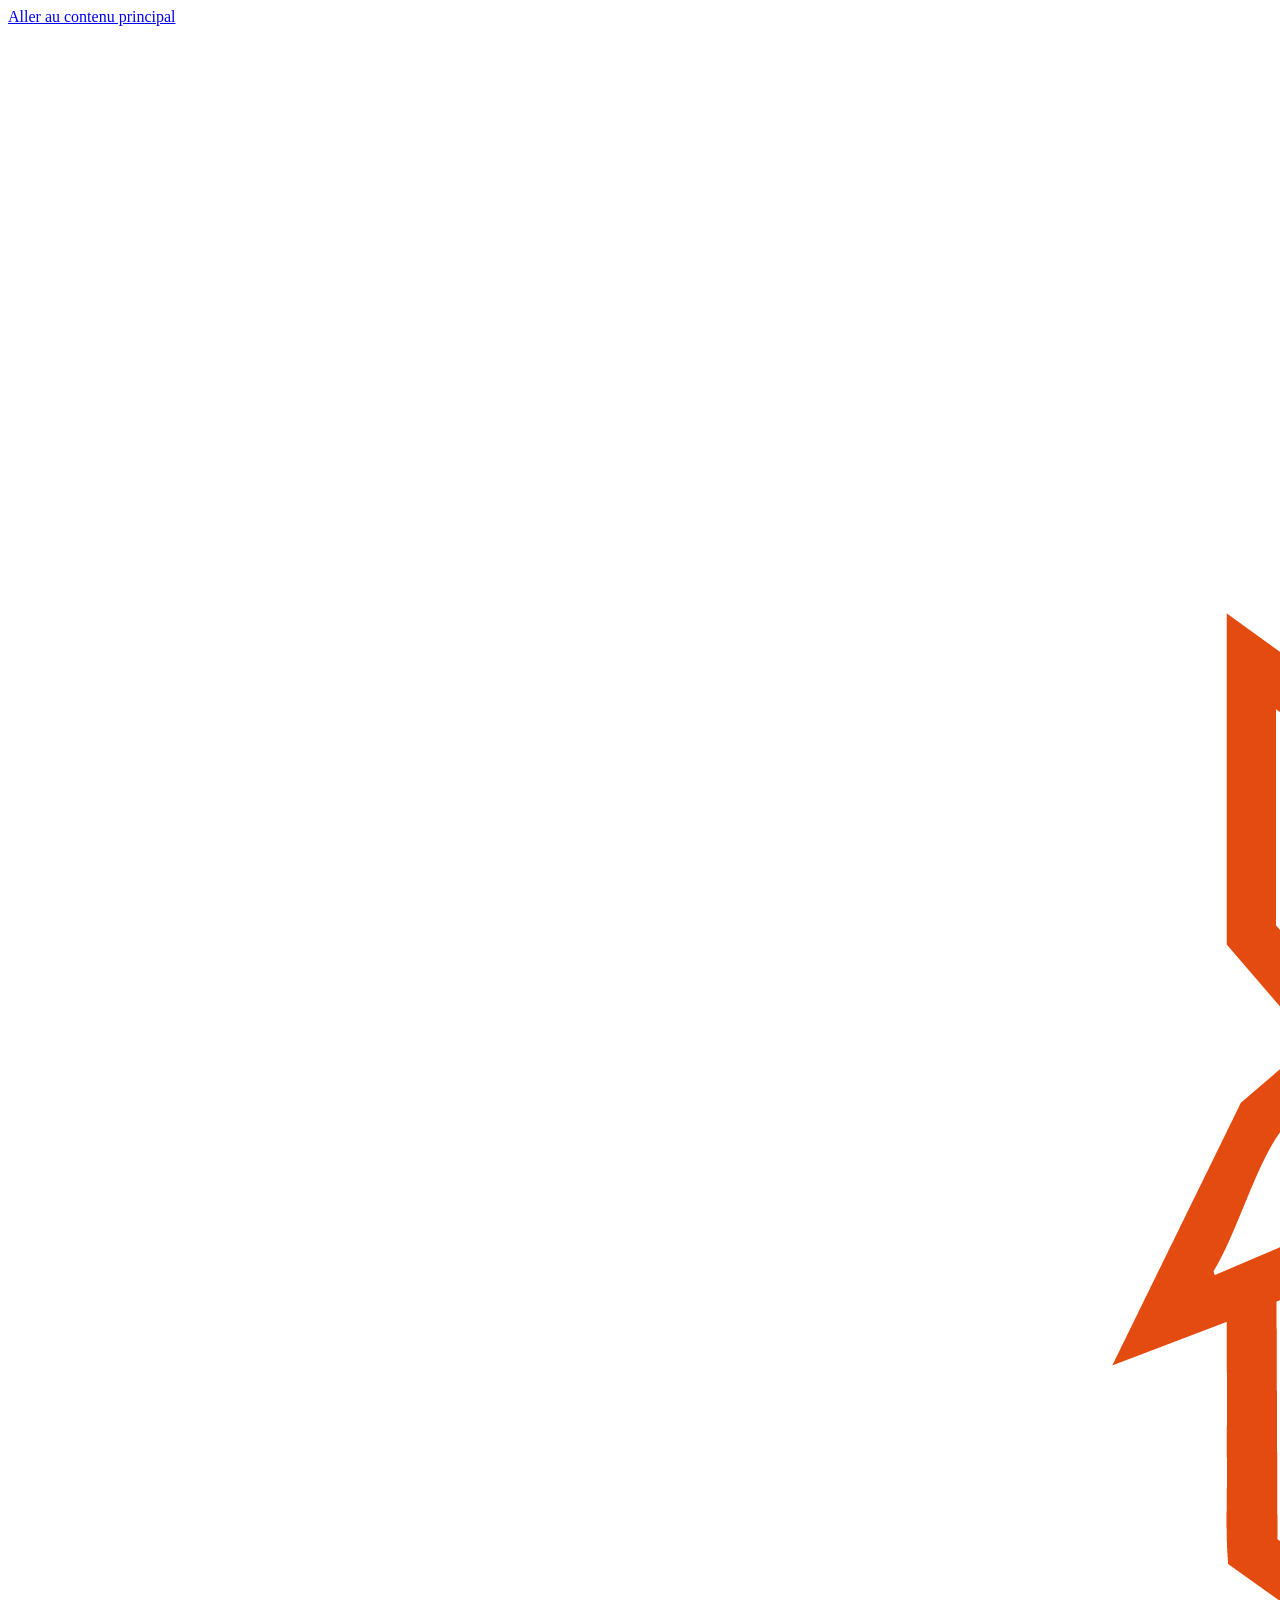
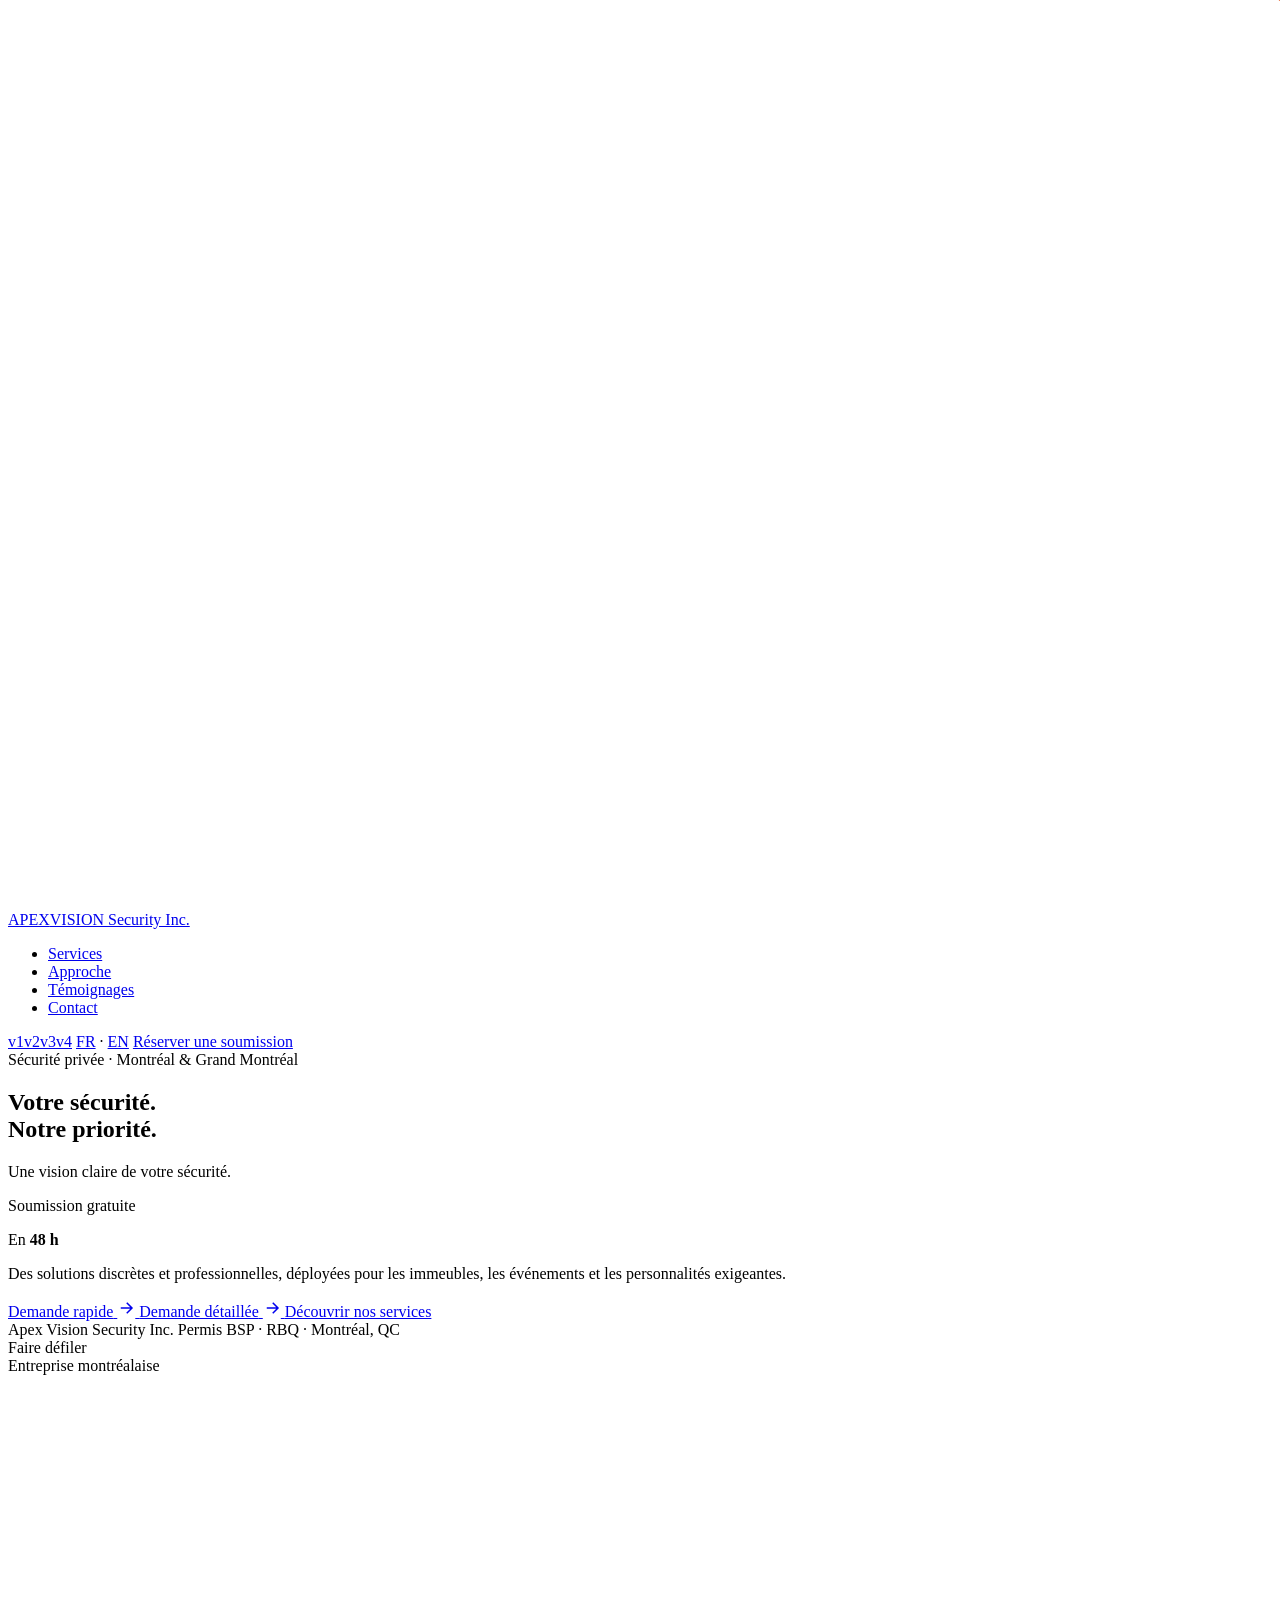
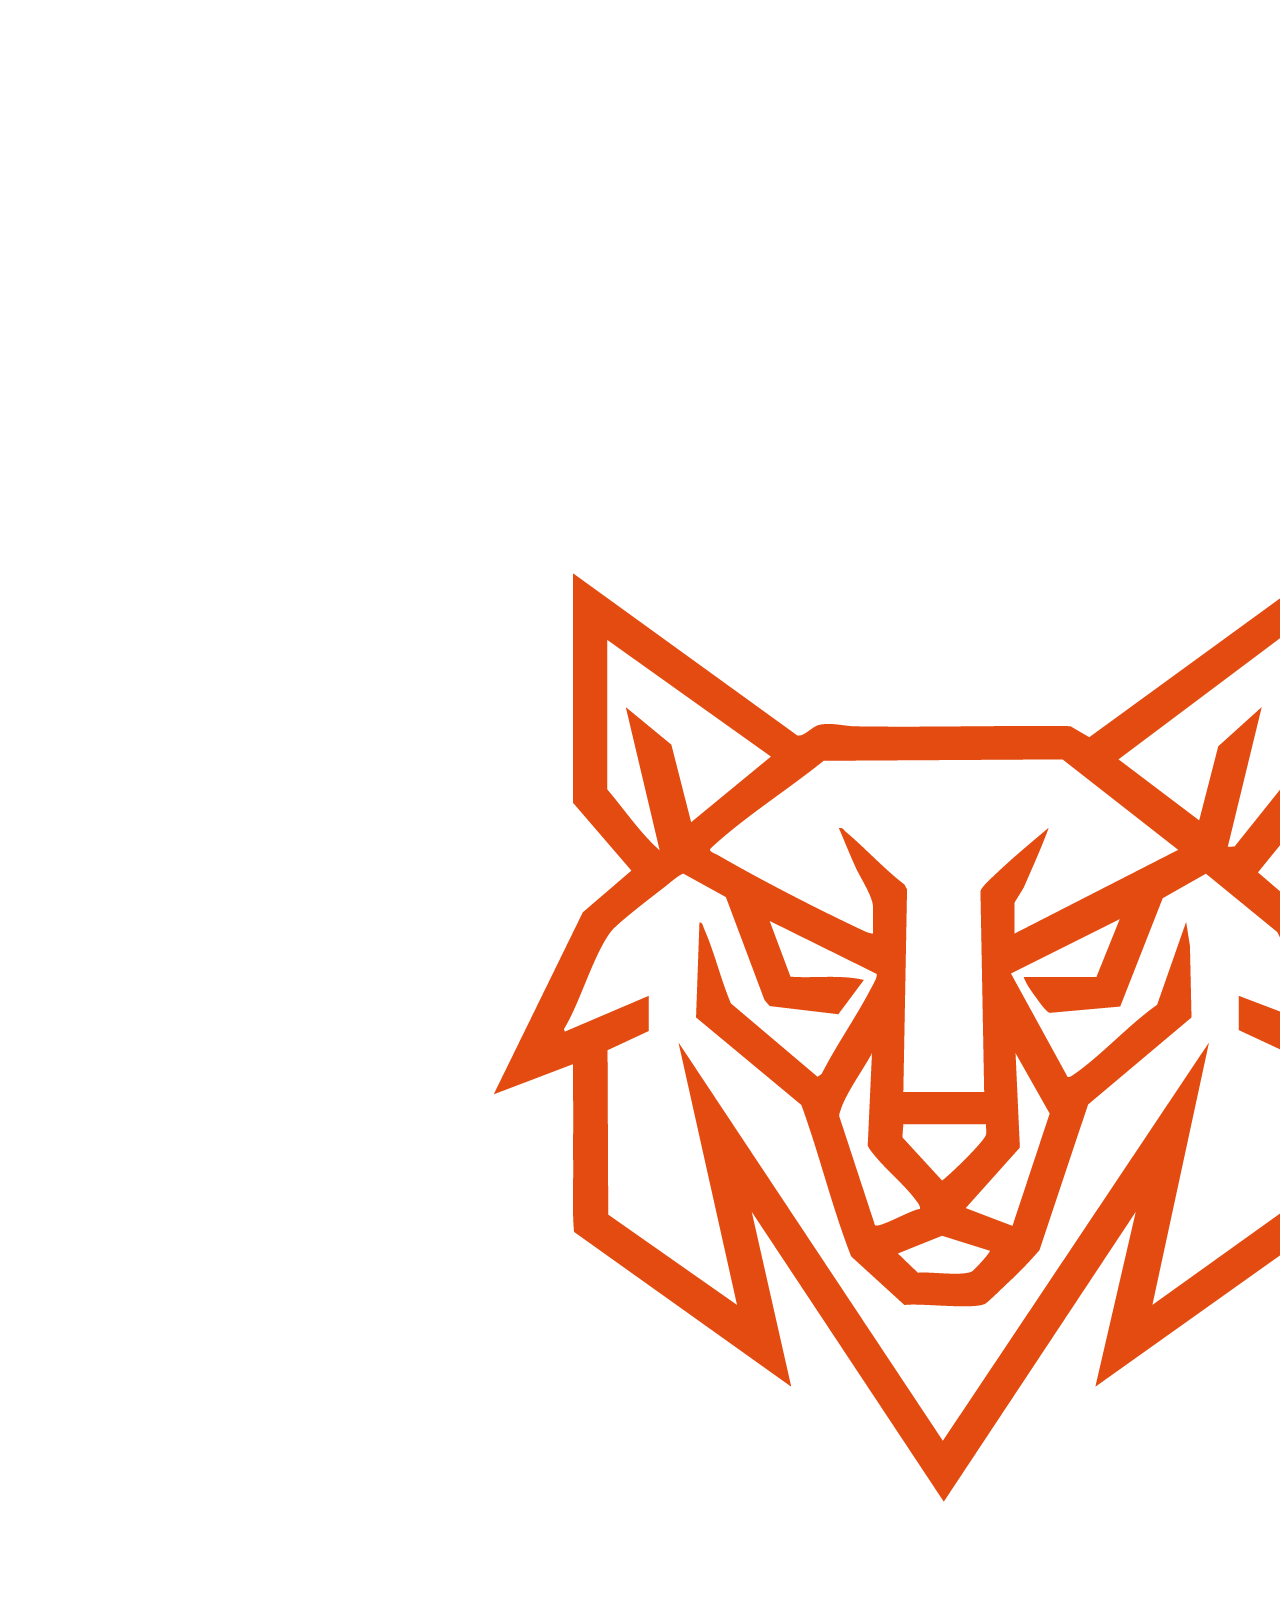
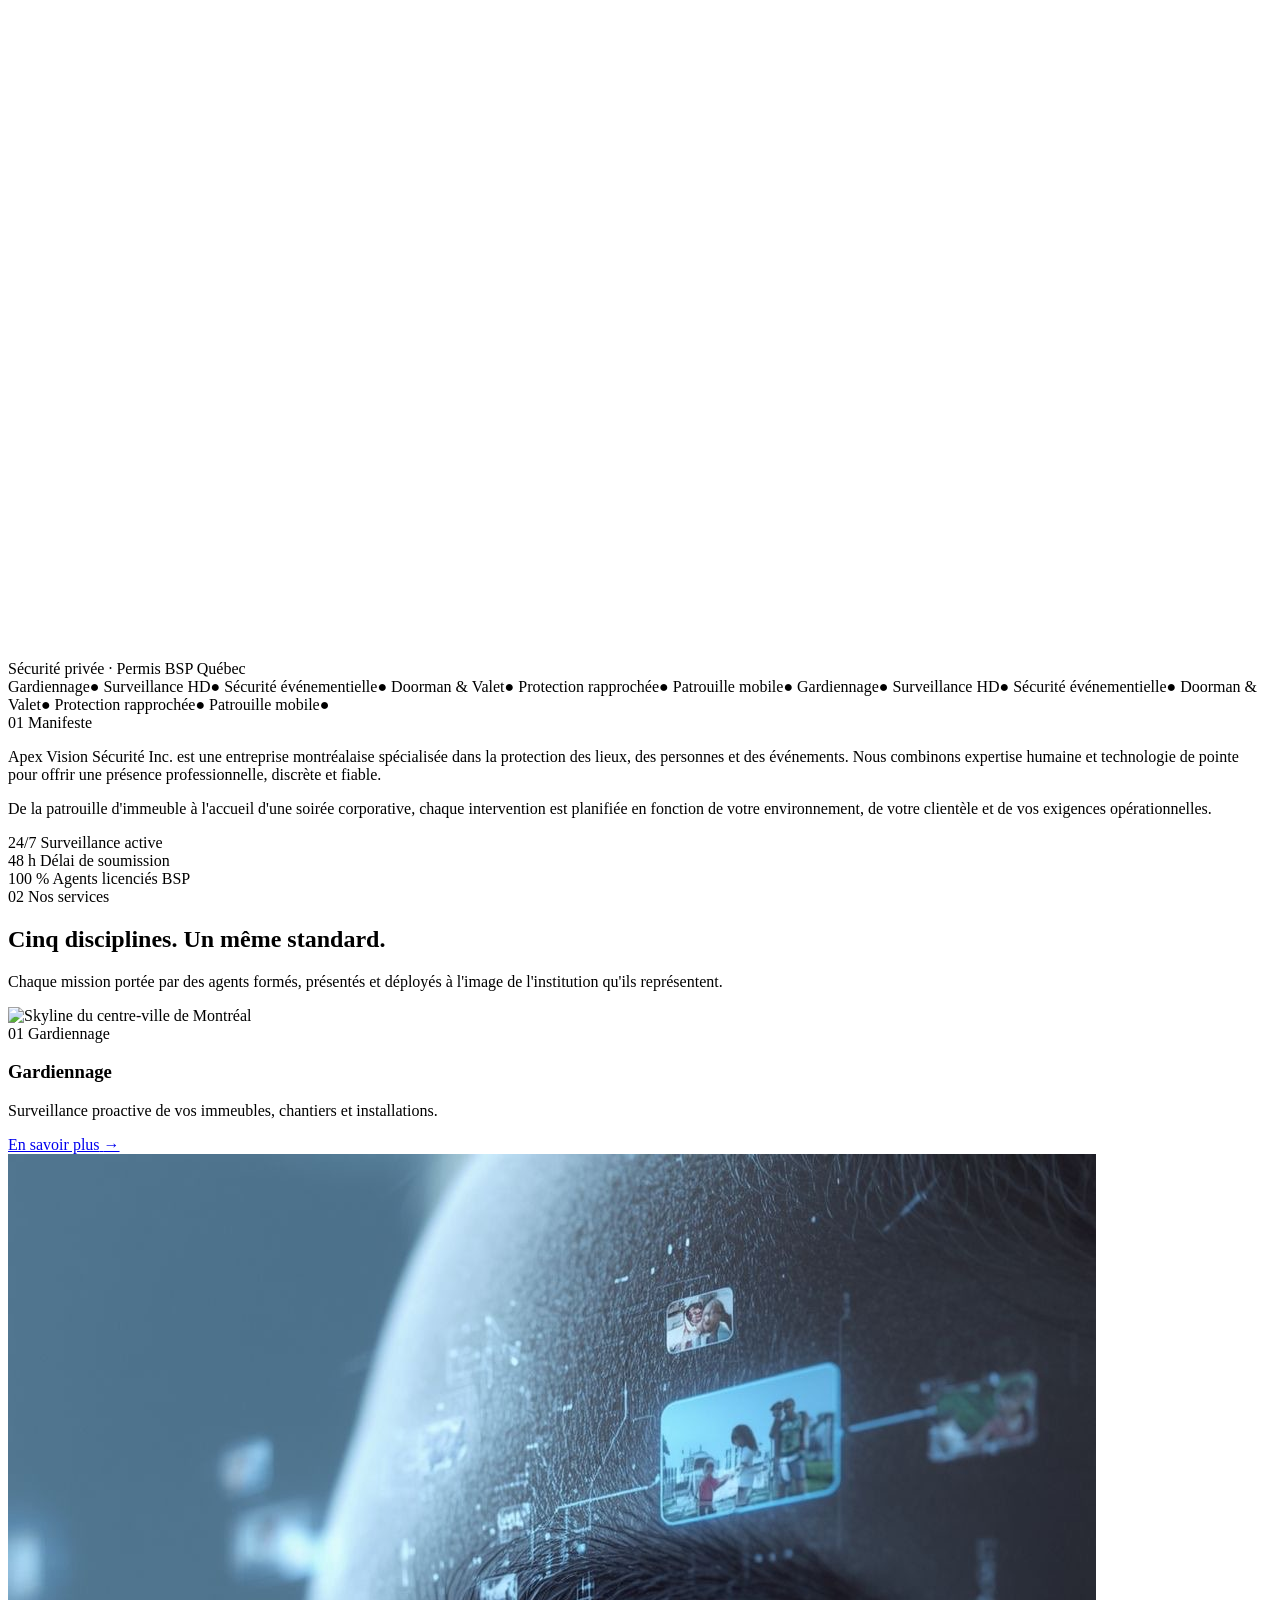
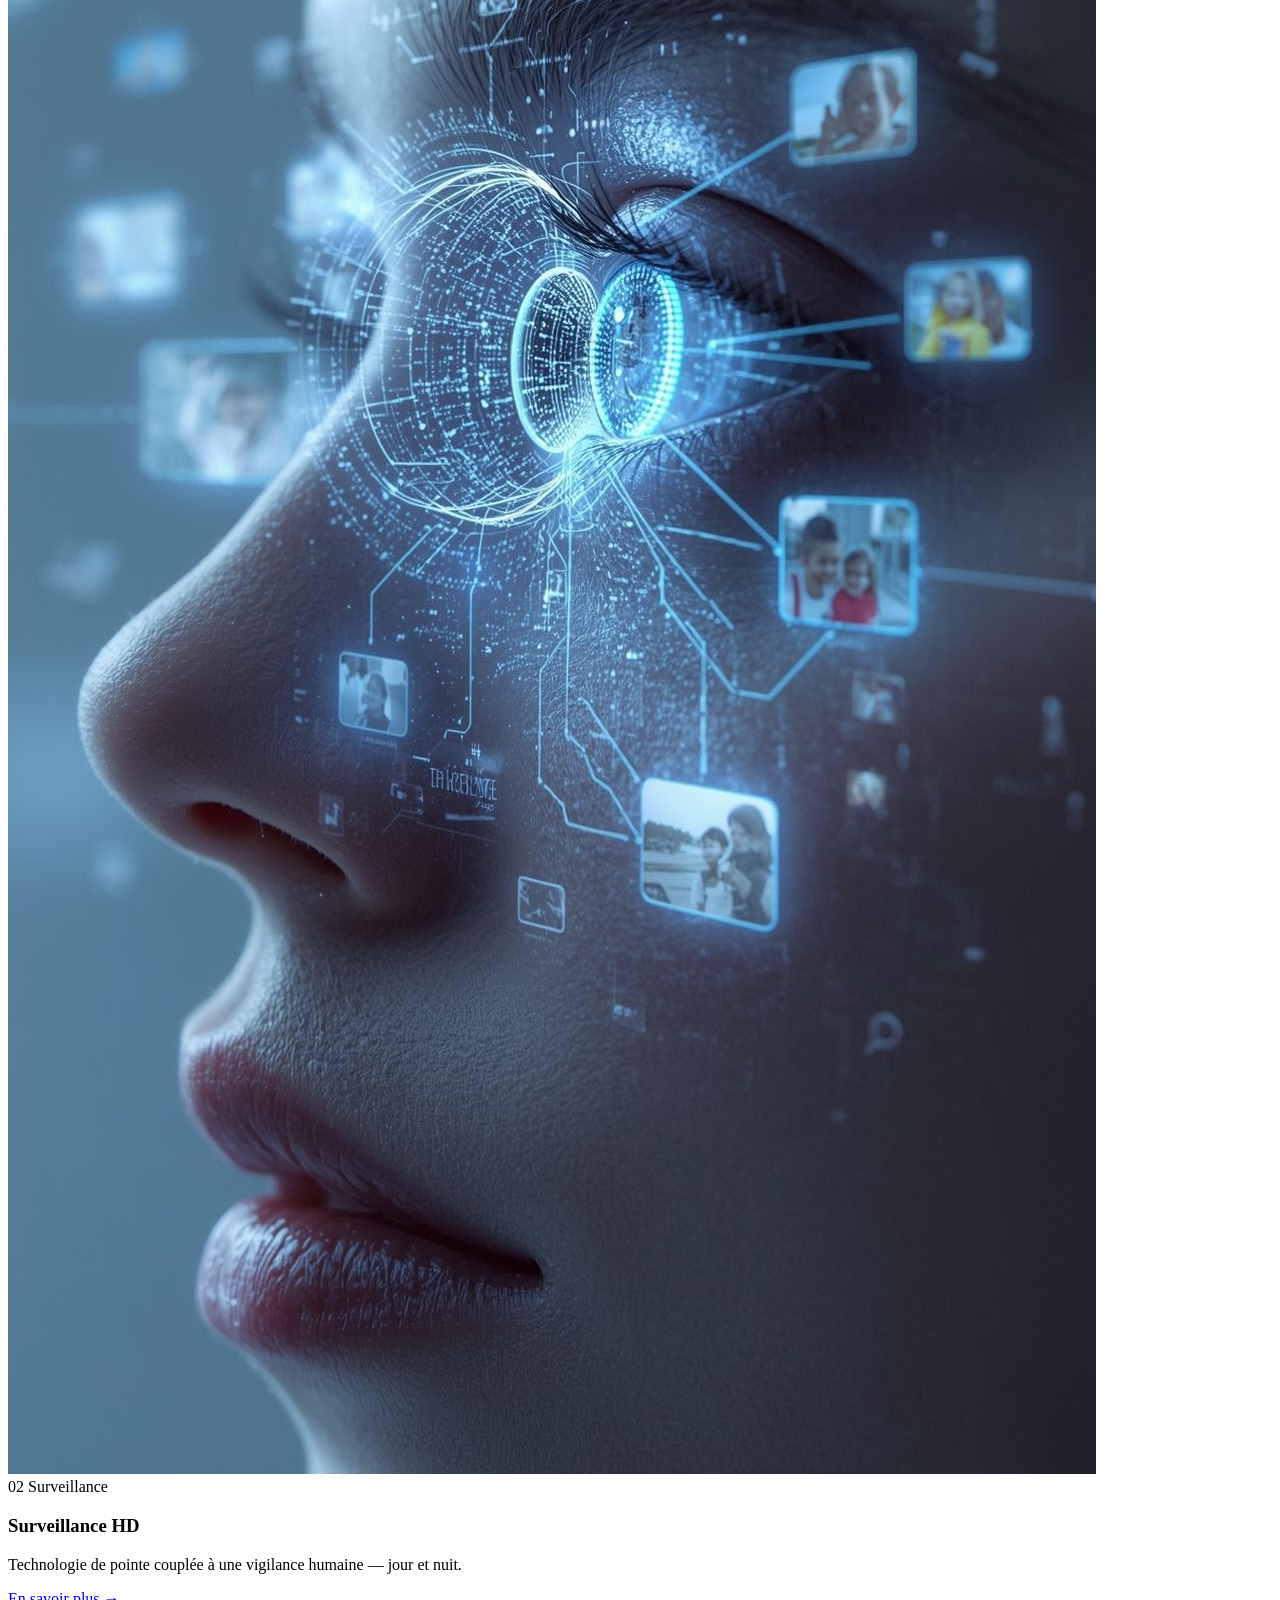
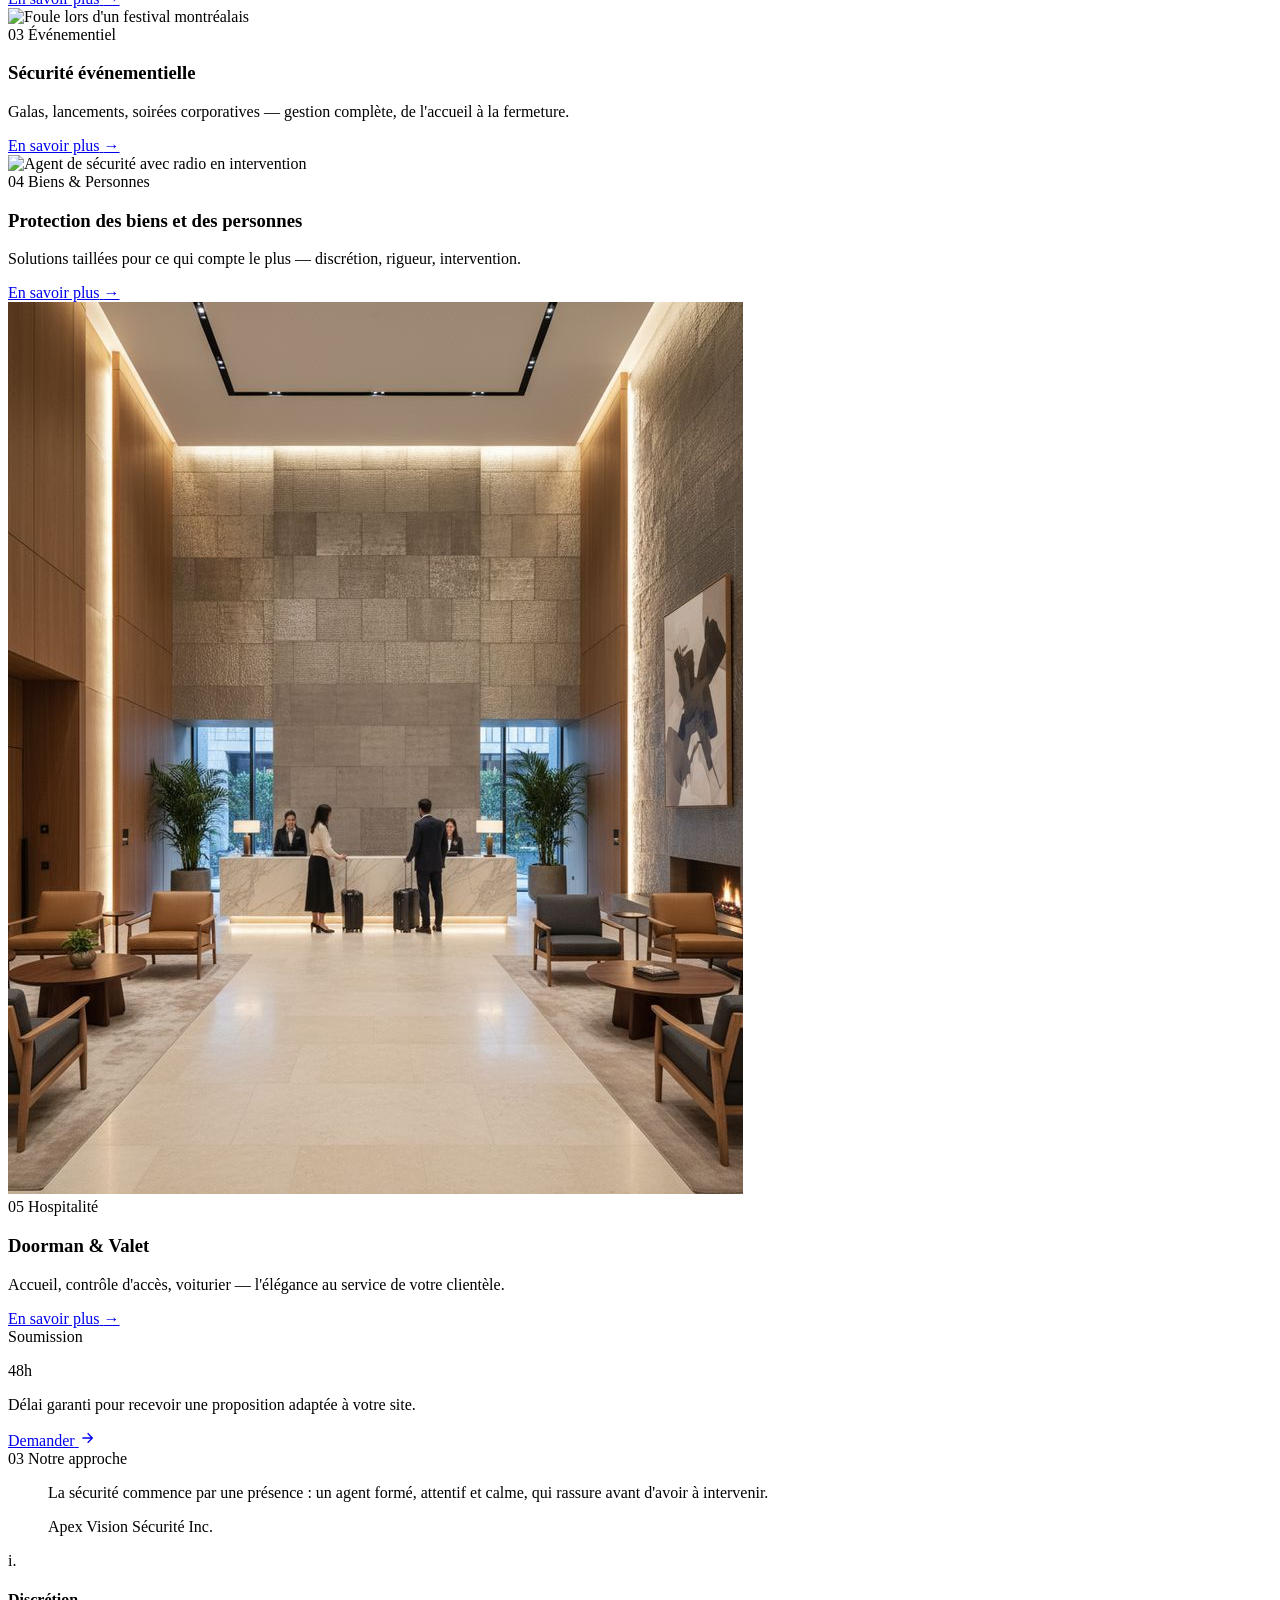
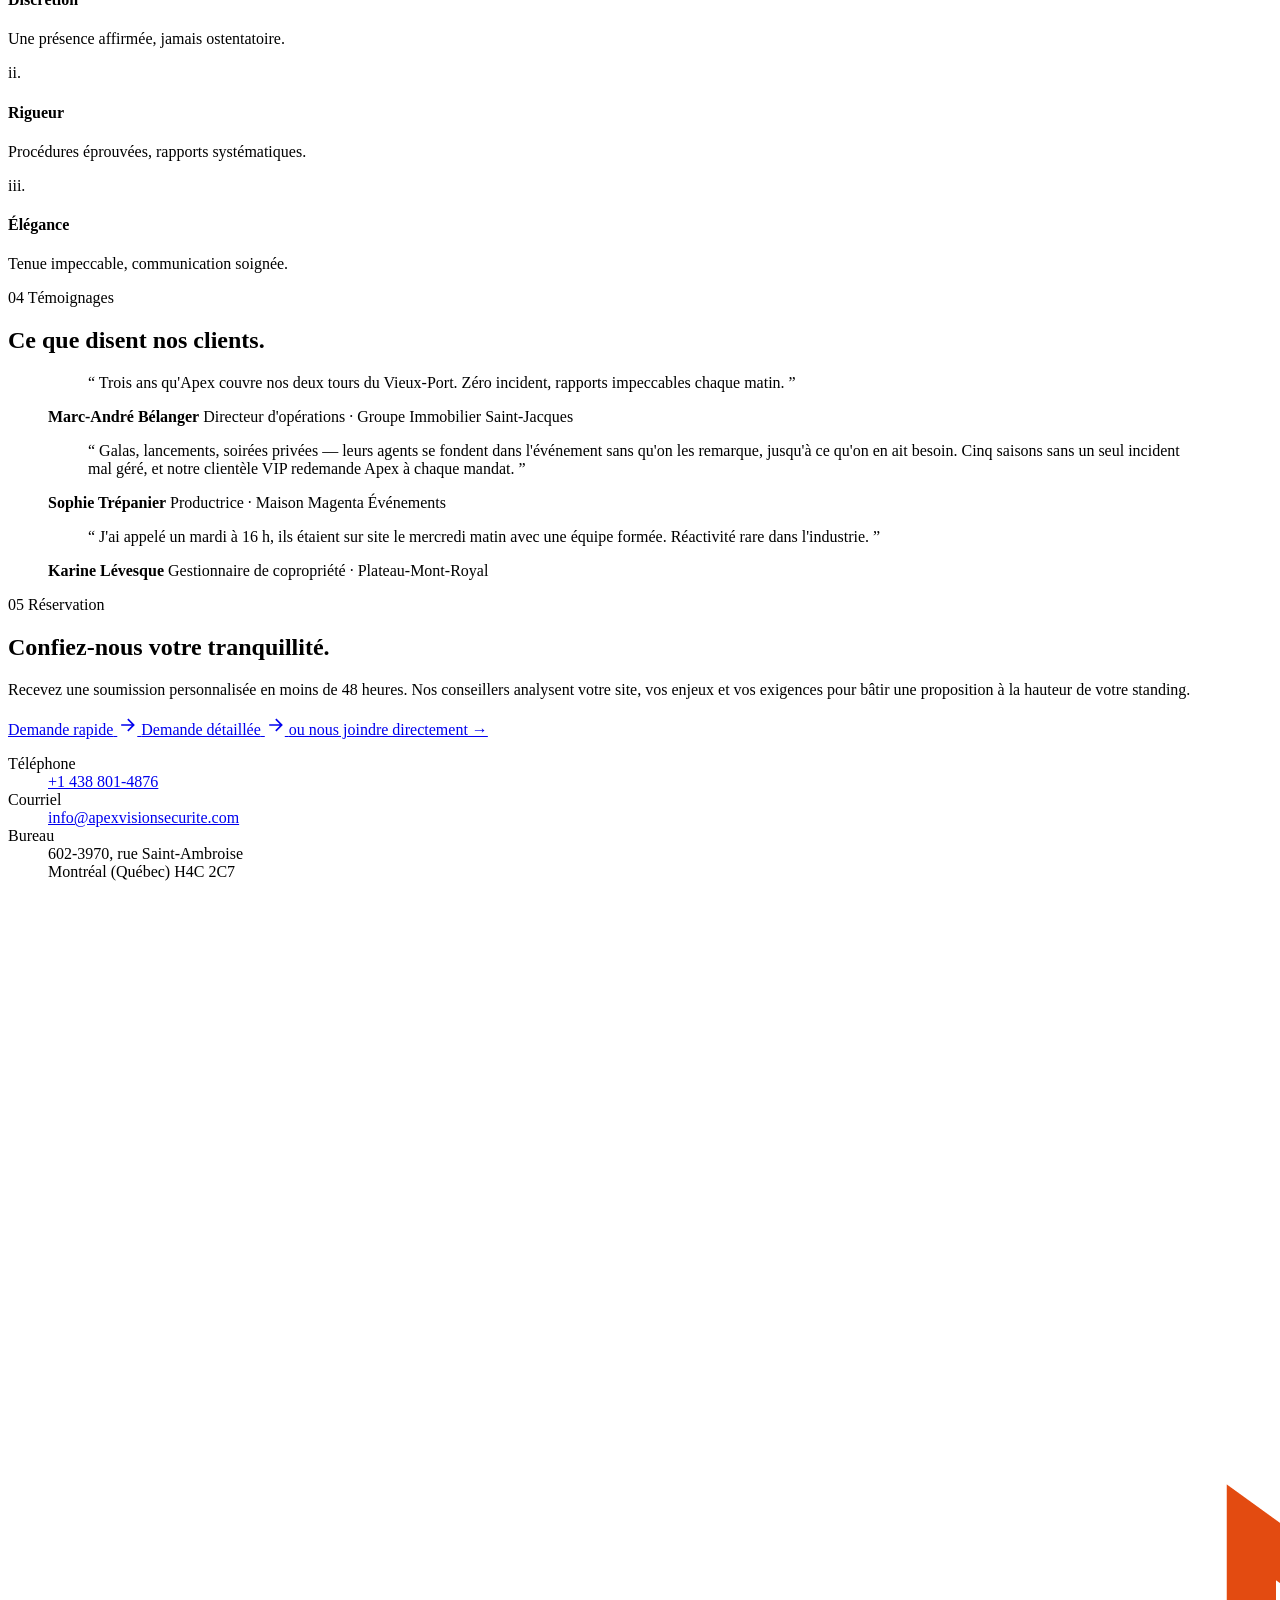
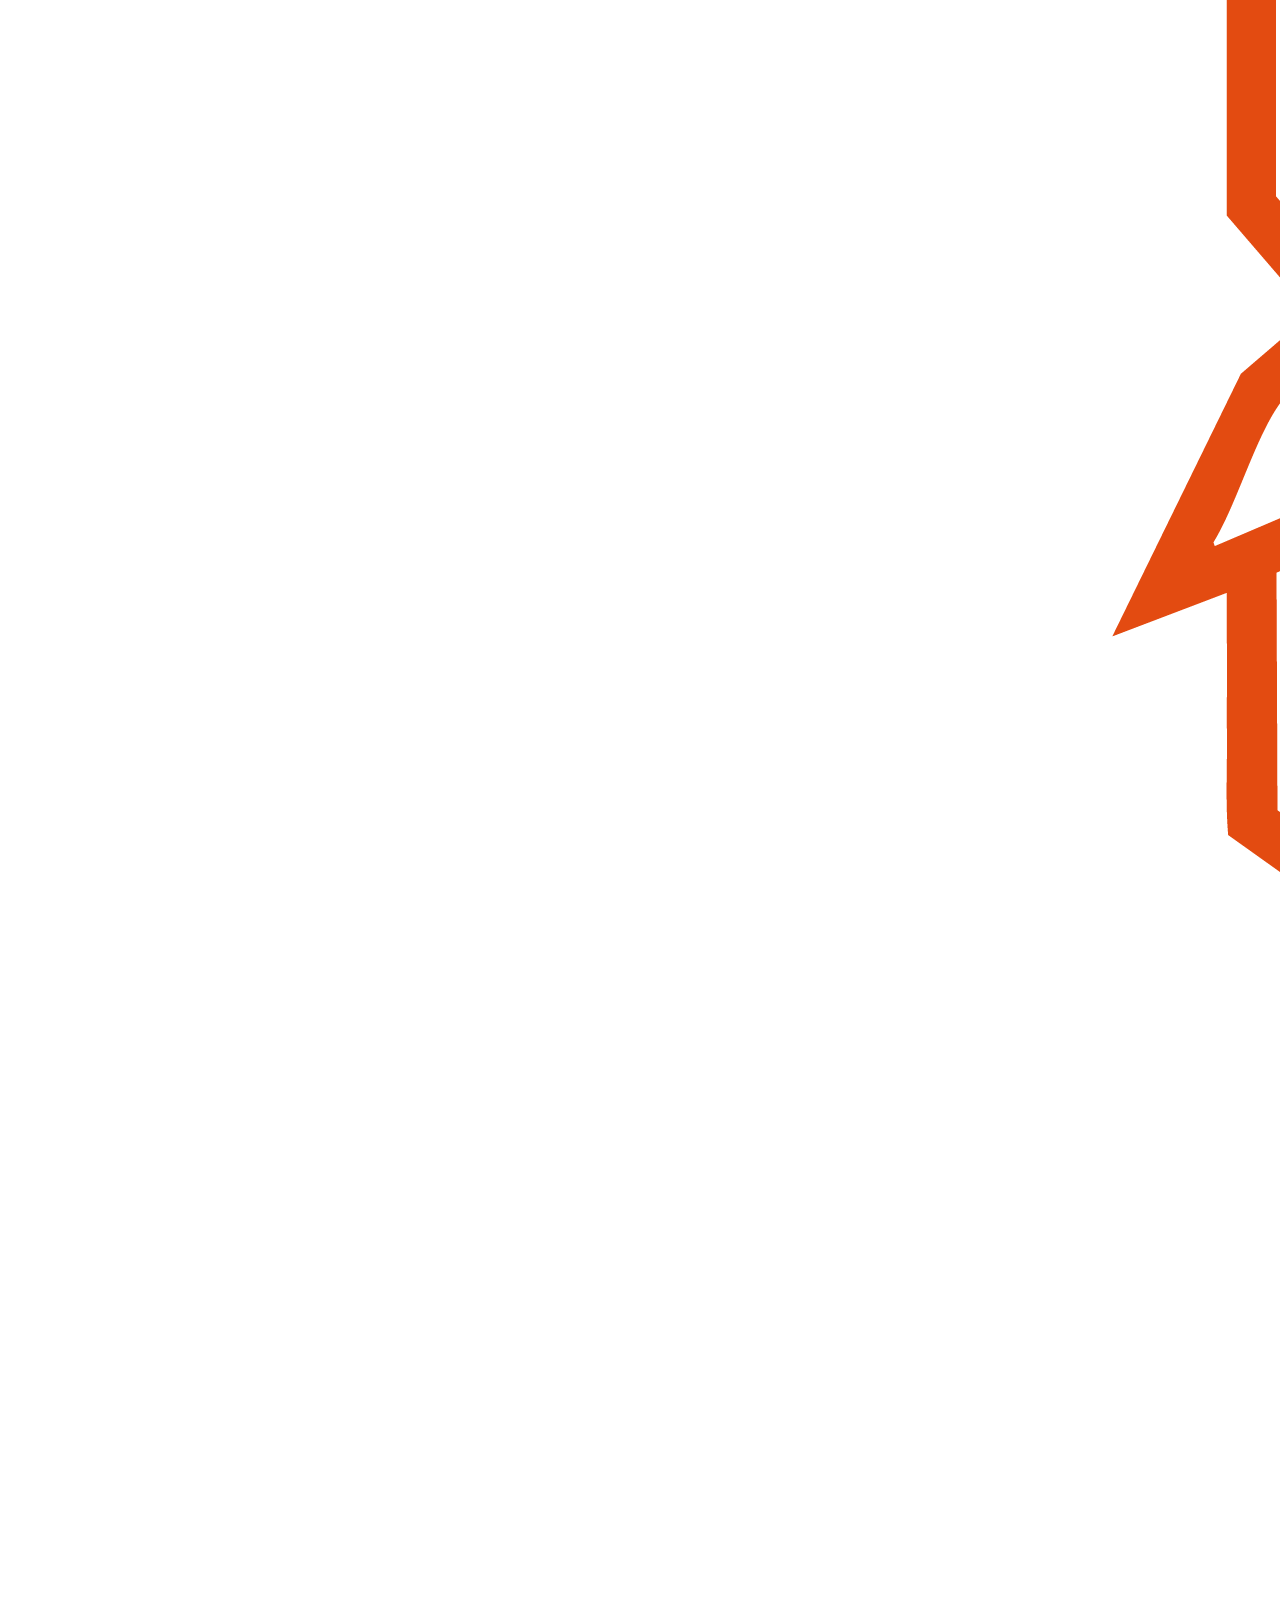
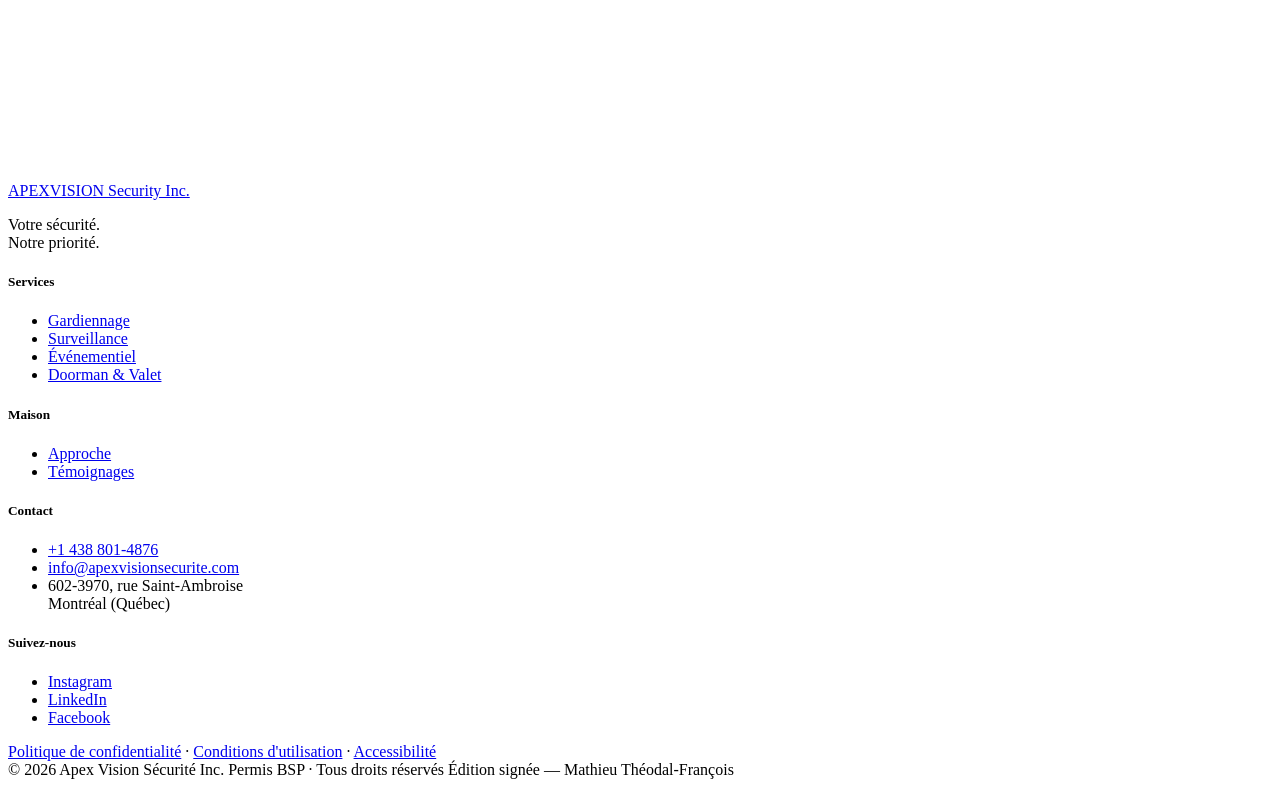
==== index.html @ edece331 "2026-06-21 : lancement initial site Apex Vision v4" ====
<!DOCTYPE html>
<html lang="fr">
<head>
    <meta charset="UTF-8" />
    <meta name="viewport" content="width=device-width, initial-scale=1.0" />
    <title data-en="Apex Vision Security — Your safety. Our priority.">Apex Vision Sécurité — Votre sécurité. Notre priorité.</title>
    <meta name="description" content="Apex Vision Sécurité Inc. — Solutions de sécurité professionnelles pour la tranquillité de vos espaces et événements. Gardiennage, surveillance, sécurité événementielle." data-en="Apex Vision Security Inc. — Professional security solutions for the peace of mind of your spaces and events. Guarding, surveillance, event security." />
    <meta name="theme-color" content="#0b0b0c" />
    <meta property="og:title" content="Apex Vision Sécurité — Votre sécurité. Notre priorité." />
    <meta property="og:description" content="Solutions de sécurité professionnelles à Montréal. Gardiennage, surveillance, sécurité événementielle, doorman & valet." />
    <meta property="og:type" content="website" />
    <meta property="og:image" content="images/apex-logo-vertical.png" />
    <meta property="og:locale" content="fr_CA" />
    <meta name="twitter:card" content="summary_large_image" />
    <link rel="icon" type="image/png" href="images/apex-logo-mark.png" />
    <link rel="apple-touch-icon" href="images/apex-logo-mark.png" />
    <link rel="preconnect" href="https://fonts.googleapis.com" />
    <link rel="preconnect" href="https://fonts.gstatic.com" crossorigin />
    <link href="https://fonts.googleapis.com/css2?family=Manrope:wght@200;300;400;500;600;700;800&family=JetBrains+Mono:wght@400;500&display=swap" rel="stylesheet" />
    <link rel="stylesheet" href="styles-v4.css" />
    <script src="i18n.js" defer></script>
</head>
<body>

    <a href="#main" class="skip-link">Aller au contenu principal</a>

    <!-- Grain overlay for premium texture -->
    <div class="grain-overlay" aria-hidden="true"></div>

    <!-- NAVIGATION -->
    <header class="site-header">
        <div class="header-inner">
            <a href="#" class="logo" aria-label="Apex Vision Sécurité — Accueil">
                <img src="images/apex-logo-mark.png" alt="" class="logo-mark-img" aria-hidden="true" />
                <span class="logo-wordmark">
                    <span class="wordmark-row">
                        <span class="wm-apex">APEX</span><span class="wm-vision">VISION</span>
                    </span>
                    <span class="wordmark-sub">Security Inc.</span>
                </span>
            </a>

            <nav class="primary-nav" aria-label="Navigation principale" data-en-aria-label="Main navigation">
                <ul>
                    <li><a href="#services" data-en="Services">Services</a></li>
                    <li><a href="#approche" data-en="Approach">Approche</a></li>
                    <li><a href="#temoignages" data-en="Testimonials">Témoignages</a></li>
                    <li><a href="#contact" data-en="Contact">Contact</a></li>
                </ul>
            </nav>

            <div class="header-actions">
                <span class="version-pill" title="Version actuelle">
                    <a href="index.html">v1</a><a href="index-v2.html">v2</a><a href="index-v3.html">v3</a><a href="index-v4.html" class="version-active">v4</a>
                </span>
                <span class="lang-switch"><a href="?" data-lang="fr" class="lang-active">FR</a> · <a href="?lang=en" data-lang="en">EN</a></span>
                <a href="#contact" class="btn btn-ghost" data-en="Request a quote">Réserver une soumission</a>
            </div>
        </div>
    </header>

    <main id="main">

    <!-- HERO — Montréal skyline at twilight (Vieux-Port view) -->
    <section class="hero" aria-label="Accueil">
        <div class="hero-bg" aria-hidden="true">
            <img class="hero-photo" src="https://images.unsplash.com/photo-1519178614-68673b201f36?auto=format&fit=crop&w=2200&q=80" alt="Skyline de Montréal" onerror="this.style.display='none'" />
            <div class="hero-veil"></div>
        </div>
        <div class="hero-grid">
            <div class="hero-eyebrow">
                <span class="rule"></span>
                <span class="eyebrow-text" data-en="Private security · Greater Montréal">Sécurité privée · Montréal &amp; Grand Montréal</span>
            </div>

            <div class="hero-headline">
                <h1 class="hero-h1-v3" data-en="Your <span class=&quot;accent&quot;>safety</span>.<br>Our priority.">
                    Votre <span class="accent">sécurité</span>.<br />
                    Notre priorité.
                </h1>
                <p class="hero-tagline" data-en="A clear vision of your security.">Une vision claire de votre sécurité.</p>
            </div>

            <aside class="hero-meta">
                <p class="meta-label" data-en="Free quote">Soumission gratuite</p>
                <p class="meta-value" data-en="Within <strong>48 h</strong>">En <strong>48&nbsp;h</strong></p>
                <span class="meta-divider"></span>
                <p class="meta-fine" data-en="Discreet, professional solutions deployed for buildings, events and discerning clientele.">Des solutions discrètes et professionnelles, déployées pour les immeubles, les événements et les personnalités exigeantes.</p>
            </aside>

            <div class="hero-cta">
                <a href="demande-rapide-v4.html" class="btn btn-ghost">
                    <span data-en="Quick request">Demande rapide</span>
                    <svg width="18" height="18" viewBox="0 0 24 24" fill="none" stroke="currentColor" stroke-width="2"><path d="M5 12h14M13 5l7 7-7 7"/></svg>
                </a>
                <a href="demande-detaillee-v4.html" class="btn btn-primary">
                    <span data-en="Detailed request">Demande détaillée</span>
                    <svg width="18" height="18" viewBox="0 0 24 24" fill="none" stroke="currentColor" stroke-width="2"><path d="M5 12h14M13 5l7 7-7 7"/></svg>
                </a>
                <a href="#services" class="btn-text" data-en="Discover our services">Découvrir nos services</a>
            </div>

            <div class="hero-credit">
                <span class="credit-label">Apex Vision Security Inc.</span>
                <span data-en="BSP licensed · RBQ · Montréal, QC">Permis BSP · RBQ · Montréal, QC</span>
            </div>
        </div>

        <div class="scroll-cue" aria-hidden="true">
            <span>Faire défiler</span>
            <span class="cue-line"></span>
        </div>
    </section>

    <!-- BRAND MARK BAND — showcases the full official logo on cream -->
    <section class="brand-band" aria-label="Identité Apex Vision">
        <div class="container">
            <div class="brand-band-inner">
                <span class="brand-band-eyebrow" data-en="Montréal-based company">Entreprise montréalaise</span>
                <img src="images/apex-logo-horizontal.png" alt="Apex Vision Security Inc." class="brand-band-logo" />
                <span class="brand-band-tagline" data-en="Private security · Québec BSP licensed">Sécurité privée · Permis BSP&nbsp;Québec</span>
            </div>
        </div>
    </section>

    <!-- MARQUEE / TICKER -->
    <div class="ticker" aria-hidden="true">
        <div class="ticker-track">
            <span>Gardiennage</span><span class="dot">●</span>
            <span>Surveillance HD</span><span class="dot">●</span>
            <span>Sécurité événementielle</span><span class="dot">●</span>
            <span>Doorman &amp; Valet</span><span class="dot">●</span>
            <span>Protection rapprochée</span><span class="dot">●</span>
            <span>Patrouille mobile</span><span class="dot">●</span>
            <span>Gardiennage</span><span class="dot">●</span>
            <span>Surveillance HD</span><span class="dot">●</span>
            <span>Sécurité événementielle</span><span class="dot">●</span>
            <span>Doorman &amp; Valet</span><span class="dot">●</span>
            <span>Protection rapprochée</span><span class="dot">●</span>
            <span>Patrouille mobile</span><span class="dot">●</span>
        </div>
    </div>

    <!-- INTRO / EDITORIAL OPENER -->
    <section class="editorial-intro">
        <div class="container">
            <div class="intro-grid">
                <div class="intro-number">
                    <span class="section-num">01</span>
                    <span class="section-label" data-en="About us">Manifeste</span>
                </div>

                <div class="intro-body">
                    <p class="lede" data-en="Apex Vision Sécurité Inc. is a Montréal-based company specializing in the protection of properties, people and events. We combine human expertise with leading-edge technology to deliver a professional, discreet and reliable security presence.">
                        Apex Vision Sécurité Inc. est une entreprise montréalaise spécialisée
                        dans la protection des lieux, des personnes et des événements.
                        Nous combinons expertise humaine et technologie de pointe pour offrir
                        une présence professionnelle, discrète et fiable.
                    </p>
                    <p data-en="From building patrols to corporate event reception, every assignment is planned around your environment, your clientele and your operational requirements.">
                        De la patrouille d'immeuble à l'accueil d'une soirée corporative,
                        chaque intervention est planifiée en fonction de votre environnement,
                        de votre clientèle et de vos exigences opérationnelles.
                    </p>
                </div>

                <aside class="intro-stats">
                    <div class="stat">
                        <span class="stat-figure">24/7</span>
                        <span class="stat-label" data-en="Active monitoring">Surveillance active</span>
                    </div>
                    <div class="stat">
                        <span class="stat-figure">48 h</span>
                        <span class="stat-label" data-en="Quote turnaround">Délai de soumission</span>
                    </div>
                    <div class="stat">
                        <span class="stat-figure">100 %</span>
                        <span class="stat-label" data-en="BSP-licensed agents">Agents licenciés BSP</span>
                    </div>
                </aside>
            </div>
        </div>
    </section>

    <!-- SERVICES — Image-driven mosaic inspired by the official flyer -->
    <section id="services" class="services-v2">
        <div class="container">
            <header class="section-head">
                <div class="head-left">
                    <span class="section-num">02</span>
                    <span class="section-label" data-en="Our services">Nos services</span>
                </div>
                <div class="head-right">
                    <h2 class="section-title" data-en="Five disciplines. One standard.">Cinq disciplines. Un même standard.</h2>
                    <p class="section-kicker" data-en="Every mission carried out by trained, professionally presented agents — deployed to reflect the institutions they represent.">Chaque mission portée par des agents formés, présentés et déployés à l'image de l'institution qu'ils représentent.</p>
                </div>
            </header>

            <div class="mosaic">

                <!-- 01 GARDIENNAGE — Skyline / centre-ville Montréal (vérifié) -->
                <article class="tile tile-1">
                    <div class="tile-media">
                        <img src="https://images.unsplash.com/photo-1745868426739-9348a971a3e6?auto=format&fit=crop&w=1400&q=80" alt="Skyline du centre-ville de Montréal" onerror="this.parentNode.classList.add('tile-fallback')" />
                        <div class="tile-veil"></div>
                    </div>
                    <div class="tile-body">
                        <span class="tile-num">01</span>
                        <span class="tile-tag" data-en="Guarding">Gardiennage</span>
                        <h3 class="tile-title" data-en="Guarding">Gardiennage</h3>
                        <p data-en="Proactive monitoring of your buildings, construction sites and facilities.">Surveillance proactive de vos immeubles, chantiers et installations.</p>
                        <a href="#contact" class="link-arrow"><span data-en="Learn more">En savoir plus</span> <span>→</span></a>
                    </div>
                </article>

                <!-- 02 SURVEILLANCE — Reconnaissance faciale / vision computationnelle -->
                <article class="tile tile-2">
                    <div class="tile-media">
                        <img src="images/tile2-surveillance.jpg" alt="Technologie de reconnaissance faciale et vision computationnelle" onerror="this.parentNode.classList.add('tile-fallback')" />
                        <div class="tile-veil"></div>
                    </div>
                    <div class="tile-body">
                        <span class="tile-num">02</span>
                        <span class="tile-tag" data-en="Surveillance">Surveillance</span>
                        <h3 class="tile-title" data-en="HD Surveillance">Surveillance HD</h3>
                        <p data-en="State-of-the-art technology paired with human vigilance — day and night.">Technologie de pointe couplée à une vigilance humaine — jour et nuit.</p>
                        <a href="#contact" class="link-arrow"><span data-en="Learn more">En savoir plus</span> <span>→</span></a>
                    </div>
                </article>

                <!-- 03 ÉVÉNEMENTIEL — Festival / Place des Arts Montréal -->
                <article class="tile tile-3">
                    <div class="tile-media">
                        <img src="https://images.unsplash.com/photo-1533174072545-7a4b6ad7a6c3?auto=format&fit=crop&w=1400&q=80" alt="Foule lors d'un festival montréalais" onerror="this.parentNode.classList.add('tile-fallback')" />
                        <div class="tile-veil"></div>
                    </div>
                    <div class="tile-body">
                        <span class="tile-num">03</span>
                        <span class="tile-tag" data-en="Events">Événementiel</span>
                        <h3 class="tile-title" data-en="Event Security">Sécurité événementielle</h3>
                        <p data-en="Galas, launches, corporate evenings — complete management, from reception to closing.">Galas, lancements, soirées corporatives — gestion complète, de l'accueil à la fermeture.</p>
                        <a href="#contact" class="link-arrow"><span data-en="Learn more">En savoir plus</span> <span>→</span></a>
                    </div>
                </article>

                <!-- 04 PROTECTION — agent with radio -->
                <article class="tile tile-4">
                    <div class="tile-media">
                        <img src="https://images.unsplash.com/photo-1521791136064-7986c2920216?auto=format&fit=crop&w=1400&q=80" alt="Agent de sécurité avec radio en intervention" onerror="this.parentNode.classList.add('tile-fallback')" />
                        <div class="tile-veil"></div>
                    </div>
                    <div class="tile-body">
                        <span class="tile-num">04</span>
                        <span class="tile-tag" data-en="Property &amp; People">Biens &amp; Personnes</span>
                        <h3 class="tile-title" data-en="Property and Personal Protection">Protection des biens et des personnes</h3>
                        <p data-en="Solutions tailored for what matters most — discretion, rigour, intervention.">Solutions taillées pour ce qui compte le plus — discrétion, rigueur, intervention.</p>
                        <a href="#contact" class="link-arrow"><span data-en="Learn more">En savoir plus</span> <span>→</span></a>
                    </div>
                </article>

                <!-- 05 DOORMAN — Hall d'accueil d'une tour résidentielle au centre-ville -->
                <article class="tile tile-5">
                    <div class="tile-media">
                        <img src="images/tile5-doorman-mtl.jpg" alt="Hall d'accueil d'une tour résidentielle avec personnel à la réception" onerror="this.parentNode.classList.add('tile-fallback')" />
                        <div class="tile-veil"></div>
                    </div>
                    <div class="tile-body">
                        <span class="tile-num">05</span>
                        <span class="tile-tag" data-en="Hospitality">Hospitalité</span>
                        <h3 class="tile-title">Doorman &amp; Valet</h3>
                        <p data-en="Reception, access control, valet service — elegance at the service of your clientele.">Accueil, contrôle d'accès, voiturier — l'élégance au service de votre clientèle.</p>
                        <a href="#contact" class="link-arrow"><span data-en="Learn more">En savoir plus</span> <span>→</span></a>
                    </div>
                </article>

                <!-- Editorial sidebar card -->
                <aside class="tile tile-meta">
                    <span class="meta-eyebrow" data-en="Quote">Soumission</span>
                    <p class="meta-display"><span class="meta-num">48</span><span class="meta-unit">h</span></p>
                    <p class="meta-line" data-en="Guaranteed turnaround for a proposal tailored to your site.">Délai garanti pour recevoir une proposition adaptée à votre site.</p>
                    <a href="#contact" class="btn btn-primary btn-meta">
                        <span data-en="Request">Demander</span>
                        <svg width="16" height="16" viewBox="0 0 24 24" fill="none" stroke="currentColor" stroke-width="2"><path d="M5 12h14M13 5l7 7-7 7"/></svg>
                    </a>
                </aside>

            </div>
        </div>
    </section>

    <!-- FULL BLEED CINEMATIC — Multi-layer animation over Montréal skyline -->
    <section id="approche" class="feature-spread feature-spread--cinematic">
        <div class="spread-image cinema-stage" aria-hidden="true">
            <!-- Base layer: Ken-Burns slow zoom on the skyline -->
            <div class="cinema-bg">
                <img src="https://images.unsplash.com/photo-1616034328430-a1ec65cabb01?auto=format&fit=crop&w=2200&q=80" alt="Skyline du centre-ville de Montréal la nuit" onerror="this.style.display='none'" />
            </div>
            <!-- Light sweep — slow horizontal pass like a searchlight -->
            <div class="cinema-sweep"></div>
            <!-- Orange flare — drifting glow that breathes across the frame -->
            <div class="cinema-flare cinema-flare-1"></div>
            <div class="cinema-flare cinema-flare-2"></div>
            <!-- City lights — twinkling micro-dots over the skyline -->
            <div class="cinema-twinkles">
                <span style="--x:14%;--y:62%;--d:0s;--s:1.2"></span>
                <span style="--x:23%;--y:58%;--d:0.7s;--s:0.9"></span>
                <span style="--x:31%;--y:65%;--d:1.4s;--s:1"></span>
                <span style="--x:39%;--y:60%;--d:2.1s;--s:1.4"></span>
                <span style="--x:47%;--y:64%;--d:0.4s;--s:0.8"></span>
                <span style="--x:54%;--y:59%;--d:1.8s;--s:1.1"></span>
                <span style="--x:62%;--y:66%;--d:2.5s;--s:1.3"></span>
                <span style="--x:71%;--y:61%;--d:0.9s;--s:0.9"></span>
                <span style="--x:79%;--y:63%;--d:1.5s;--s:1.2"></span>
                <span style="--x:86%;--y:58%;--d:2.2s;--s:1"></span>
                <span style="--x:18%;--y:70%;--d:1.1s;--s:0.7"></span>
                <span style="--x:43%;--y:71%;--d:2.0s;--s:0.8"></span>
                <span style="--x:67%;--y:69%;--d:0.6s;--s:1"></span>
                <span style="--x:82%;--y:72%;--d:1.7s;--s:0.9"></span>
            </div>
            <!-- Film grain on top of everything -->
            <div class="cinema-grain"></div>
            <!-- Vignette + tonal veil -->
            <div class="spread-veil"></div>
            <!-- Cinematic letterbox bars -->
            <div class="cinema-bar cinema-bar-top"></div>
            <div class="cinema-bar cinema-bar-bottom"></div>
        </div>
        <div class="spread-overlay">
            <div class="container">
                <div class="spread-grid">
                    <div class="spread-eyebrow">
                        <span class="section-num">03</span>
                        <span class="section-label" data-en="Our approach">Notre approche</span>
                    </div>
                    <blockquote class="pull-quote">
                        <p data-en="Security begins with presence: a trained, attentive and composed agent who reassures before having to intervene.">
                            La sécurité commence par une présence : un agent formé, attentif
                            et calme, qui rassure avant d'avoir à intervenir.
                        </p>
                        <footer>Apex Vision Sécurité Inc.</footer>
                    </blockquote>
                    <div class="spread-pillars">
                        <div class="pillar">
                            <span class="pillar-num">i.</span>
                            <h4 data-en="Discretion">Discrétion</h4>
                            <p data-en="A confident presence, never ostentatious.">Une présence affirmée, jamais ostentatoire.</p>
                        </div>
                        <div class="pillar">
                            <span class="pillar-num">ii.</span>
                            <h4 data-en="Rigour">Rigueur</h4>
                            <p data-en="Proven procedures, systematic reports.">Procédures éprouvées, rapports systématiques.</p>
                        </div>
                        <div class="pillar">
                            <span class="pillar-num">iii.</span>
                            <h4 data-en="Elegance">Élégance</h4>
                            <p data-en="Impeccable attire, polished communication.">Tenue impeccable, communication soignée.</p>
                        </div>
                    </div>
                </div>
            </div>
        </div>
    </section>

    <!-- TESTIMONIALS -->
    <section id="temoignages" class="testimonials">
        <div class="container">
            <header class="section-head">
                <div class="head-left">
                    <span class="section-num">04</span>
                    <span class="section-label" data-en="Testimonials">Témoignages</span>
                </div>
                <div class="head-right">
                    <h2 class="section-title" data-en="What our clients say.">Ce que disent nos clients.</h2>
                </div>
            </header>

            <div class="testimonial-grid">
                <figure class="testimonial">
                    <blockquote>
                        <p data-en="“ Three years that Apex has covered our two Old Port towers. Zero incidents, impeccable reports every morning. ”">“ Trois ans qu'Apex couvre nos deux tours du Vieux-Port. Zéro incident, rapports impeccables chaque matin. ”</p>
                    </blockquote>
                    <figcaption>
                        <strong>Marc-André Bélanger</strong>
                        <span data-en="Operations Director · Saint-Jacques Real Estate Group">Directeur d'opérations · Groupe Immobilier Saint-Jacques</span>
                    </figcaption>
                </figure>

                <figure class="testimonial testimonial--dark">
                    <blockquote>
                        <p data-en="“ Galas, launches, private parties — their agents blend into the event unnoticed, until you need them. Five seasons without a single mishandled incident, and our VIP clientele asks for Apex on every assignment. ”">“ Galas, lancements, soirées privées — leurs agents se fondent dans l'événement sans qu'on les remarque, jusqu'à ce qu'on en ait besoin. Cinq saisons sans un seul incident mal géré, et notre clientèle VIP redemande Apex à chaque mandat. ”</p>
                    </blockquote>
                    <figcaption>
                        <strong>Sophie Trépanier</strong>
                        <span data-en="Producer · Maison Magenta Events">Productrice · Maison Magenta Événements</span>
                    </figcaption>
                </figure>

                <figure class="testimonial">
                    <blockquote>
                        <p data-en="“ I called on a Tuesday at 4 p.m., they were on site Wednesday morning with a trained team. Rare responsiveness in the industry. ”">“ J'ai appelé un mardi à 16 h, ils étaient sur site le mercredi matin avec une équipe formée. Réactivité rare dans l'industrie. ”</p>
                    </blockquote>
                    <figcaption>
                        <strong>Karine Lévesque</strong>
                        <span data-en="Condo Manager · Plateau-Mont-Royal">Gestionnaire de copropriété · Plateau-Mont-Royal</span>
                    </figcaption>
                </figure>
            </div>
        </div>
    </section>

    <!-- CTA FINAL -->
    <section id="contact" class="final-cta">
        <div class="container">
            <div class="cta-grid">
                <div class="cta-eyebrow">
                    <span class="section-num">05</span>
                    <span class="section-label" data-en="Request">Réservation</span>
                </div>
                <h2 class="cta-title cta-title-v3" data-en="Entrust us with <span class=&quot;accent&quot;>your peace of mind.</span>">
                    Confiez-nous <span class="accent">votre tranquillité.</span>
                </h2>
                <p class="cta-text" data-en="Receive a personalized quote in less than 48 hours. Our advisors analyze your site, your concerns and your requirements to build a proposal worthy of your standing.">
                    Recevez une soumission personnalisée en moins de 48&nbsp;heures.
                    Nos conseillers analysent votre site, vos enjeux et vos exigences pour
                    bâtir une proposition à la hauteur de votre standing.
                </p>
                <div class="cta-actions">
                    <a href="demande-rapide-v4.html" class="btn btn-ghost btn-large">
                        <span data-en="Quick request">Demande rapide</span>
                        <svg width="20" height="20" viewBox="0 0 24 24" fill="none" stroke="currentColor" stroke-width="2"><path d="M5 12h14M13 5l7 7-7 7"/></svg>
                    </a>
                    <a href="demande-detaillee-v4.html" class="btn btn-primary btn-large">
                        <span data-en="Detailed request">Demande détaillée</span>
                        <svg width="20" height="20" viewBox="0 0 24 24" fill="none" stroke="currentColor" stroke-width="2"><path d="M5 12h14M13 5l7 7-7 7"/></svg>
                    </a>
                    <a href="tel:+14388014876" class="btn-text btn-text-large" data-en="or reach us directly →">ou nous joindre directement →</a>
                </div>

                <dl class="cta-contact">
                    <div>
                        <dt data-en="Phone">Téléphone</dt>
                        <dd><a href="tel:+14388014876">+1 438 801-4876</a></dd>
                    </div>
                    <div>
                        <dt data-en="Email">Courriel</dt>
                        <dd><a href="mailto:info@apexvisionsecurite.com">info@apexvisionsecurite.com</a></dd>
                    </div>
                    <div>
                        <dt data-en="Office">Bureau</dt>
                        <dd data-en="602-3970, rue Saint-Ambroise<br>Montréal (Québec)&nbsp;H4C&nbsp;2C7">602-3970, rue Saint-Ambroise<br />Montréal (Québec)&nbsp;H4C&nbsp;2C7</dd>
                    </div>
                </dl>
            </div>
        </div>
    </section>

    </main>

    <!-- FOOTER -->
    <footer class="site-footer">
        <div class="container">
            <div class="footer-top">
                <a href="#" class="logo logo-footer" aria-label="Apex Vision Sécurité">
                    <img src="images/apex-logo-mark.png" alt="" class="logo-mark-img logo-mark-large" aria-hidden="true" />
                    <span class="logo-wordmark wordmark-large">
                        <span class="wordmark-row">
                            <span class="wm-apex">APEX</span><span class="wm-vision">VISION</span>
                        </span>
                        <span class="wordmark-sub">Security Inc.</span>
                    </span>
                </a>
                <p class="footer-tagline serif-italic" data-en="Your safety.<br><span class=&quot;accent&quot;>Our priority.</span>">Votre sécurité.<br /><span class="accent">Notre priorité.</span></p>
            </div>

            <div class="footer-cols">
                <div>
                    <h5 data-en="Services">Services</h5>
                    <ul>
                        <li><a href="#services" data-en="Guarding">Gardiennage</a></li>
                        <li><a href="#services" data-en="Surveillance">Surveillance</a></li>
                        <li><a href="#services" data-en="Events">Événementiel</a></li>
                        <li><a href="#services">Doorman &amp; Valet</a></li>
                    </ul>
                </div>
                <div>
                    <h5 data-en="Company">Maison</h5>
                    <ul>
                        <li><a href="#approche" data-en="Approach">Approche</a></li>
                        <li><a href="#temoignages" data-en="Testimonials">Témoignages</a></li>
                    </ul>
                </div>
                <div>
                    <h5 data-en="Contact">Contact</h5>
                    <ul>
                        <li><a href="tel:+14388014876">+1 438 801-4876</a></li>
                        <li><a href="mailto:info@apexvisionsecurite.com">info@apexvisionsecurite.com</a></li>
                        <li data-en="602-3970, rue Saint-Ambroise<br>Montréal (Québec)">602-3970, rue Saint-Ambroise<br />Montréal (Québec)</li>
                    </ul>
                </div>
                <div>
                    <h5 data-en="Follow us">Suivez-nous</h5>
                    <ul>
                        <li><a href="https://www.instagram.com/apexvision.sec" target="_blank" rel="noopener noreferrer">Instagram</a></li>
                        <li><a href="https://www.linkedin.com/in/apex-vision-s%C3%A9curit%C3%A9-599b22408/" target="_blank" rel="noopener noreferrer">LinkedIn</a></li>
                        <li><a href="https://www.facebook.com/people/Apex-Vision-S%C3%A9curit%C3%A9/61570728706101/" target="_blank" rel="noopener noreferrer">Facebook</a></li>
                    </ul>
                </div>
            </div>

            <div class="footer-legal">
                <a href="#" data-en="Privacy policy">Politique de confidentialité</a>
                <span class="legal-sep">·</span>
                <a href="#" data-en="Terms of use">Conditions d'utilisation</a>
                <span class="legal-sep">·</span>
                <a href="#" data-en="Accessibility">Accessibilité</a>
            </div>

            <div class="footer-bottom">
                <span>© 2026 Apex Vision Sécurité Inc.</span>
                <span data-en="BSP licensed · All rights reserved">Permis BSP&nbsp;·&nbsp;Tous droits réservés</span>
                <span class="footer-credit" data-en="Signed edition — Mathieu Théodal-François">Édition signée — Mathieu Théodal-François</span>
            </div>
        </div>
    </footer>

</body>
</html>
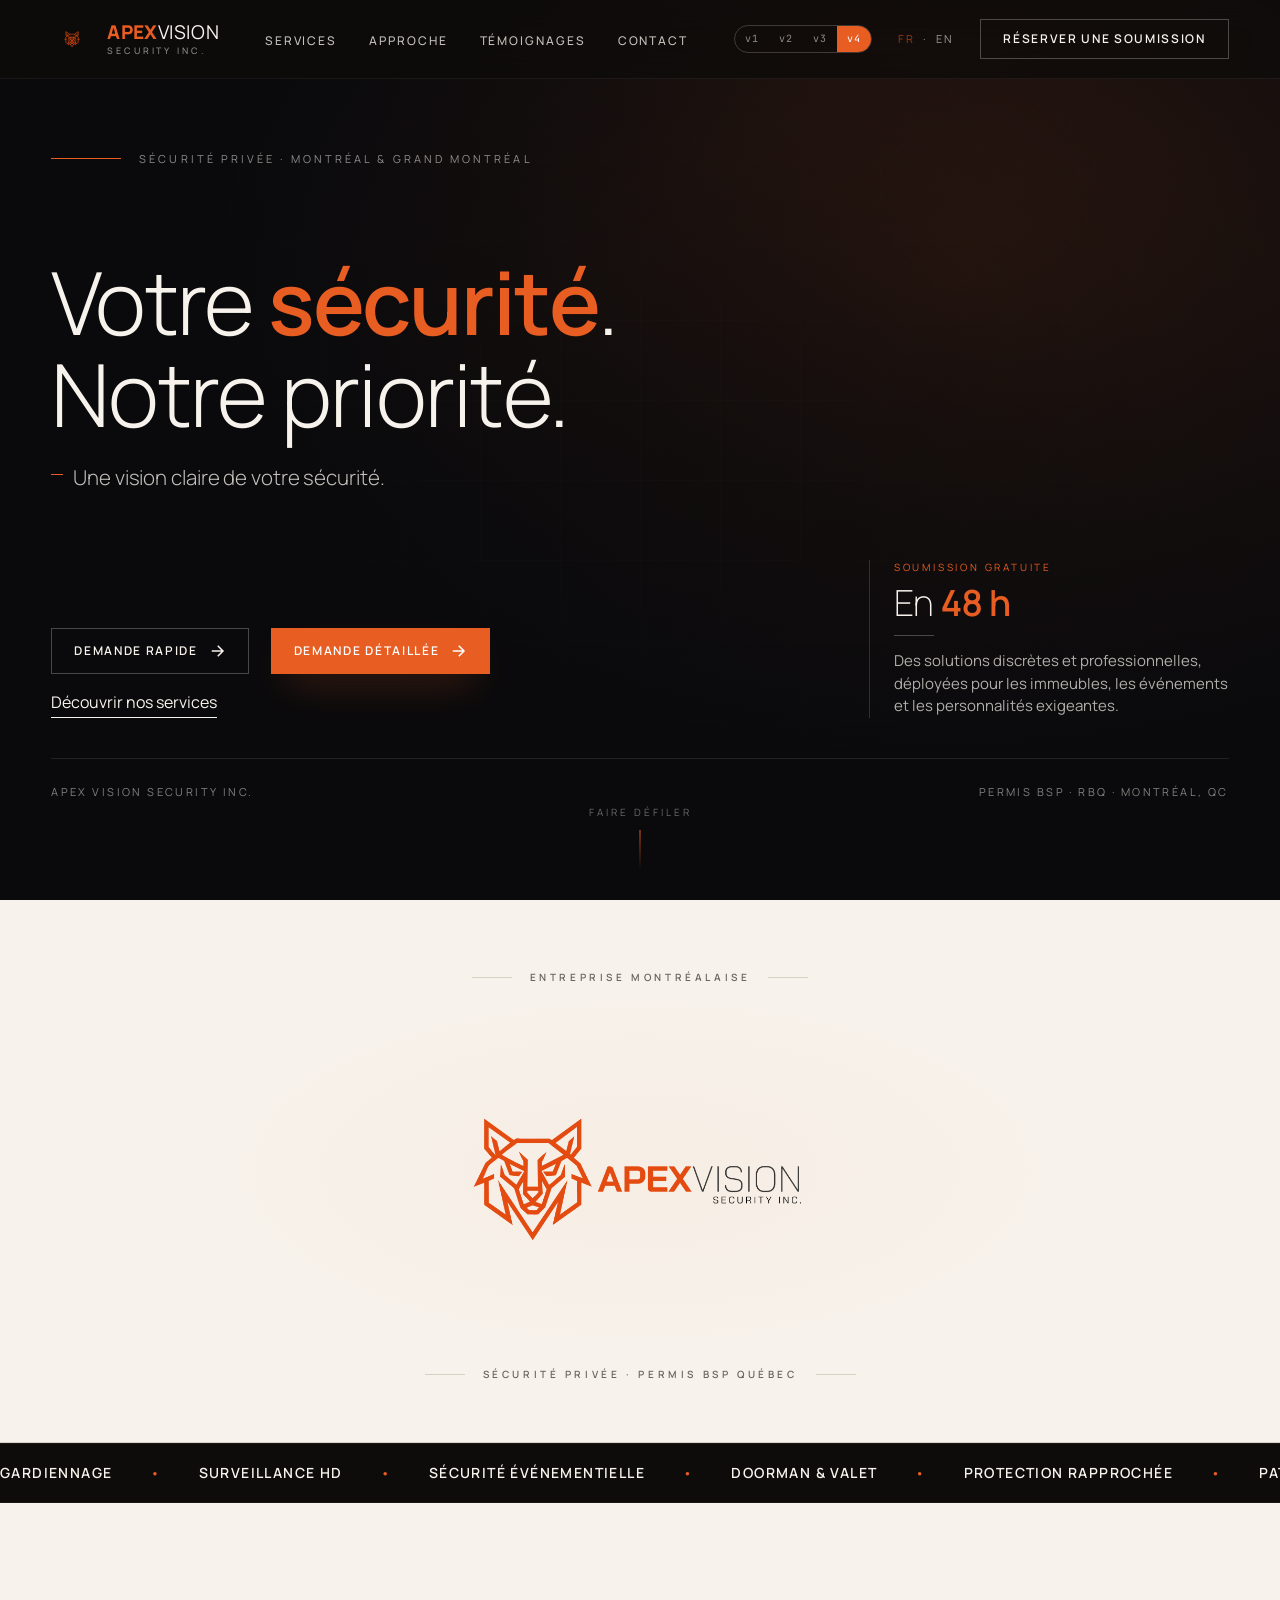
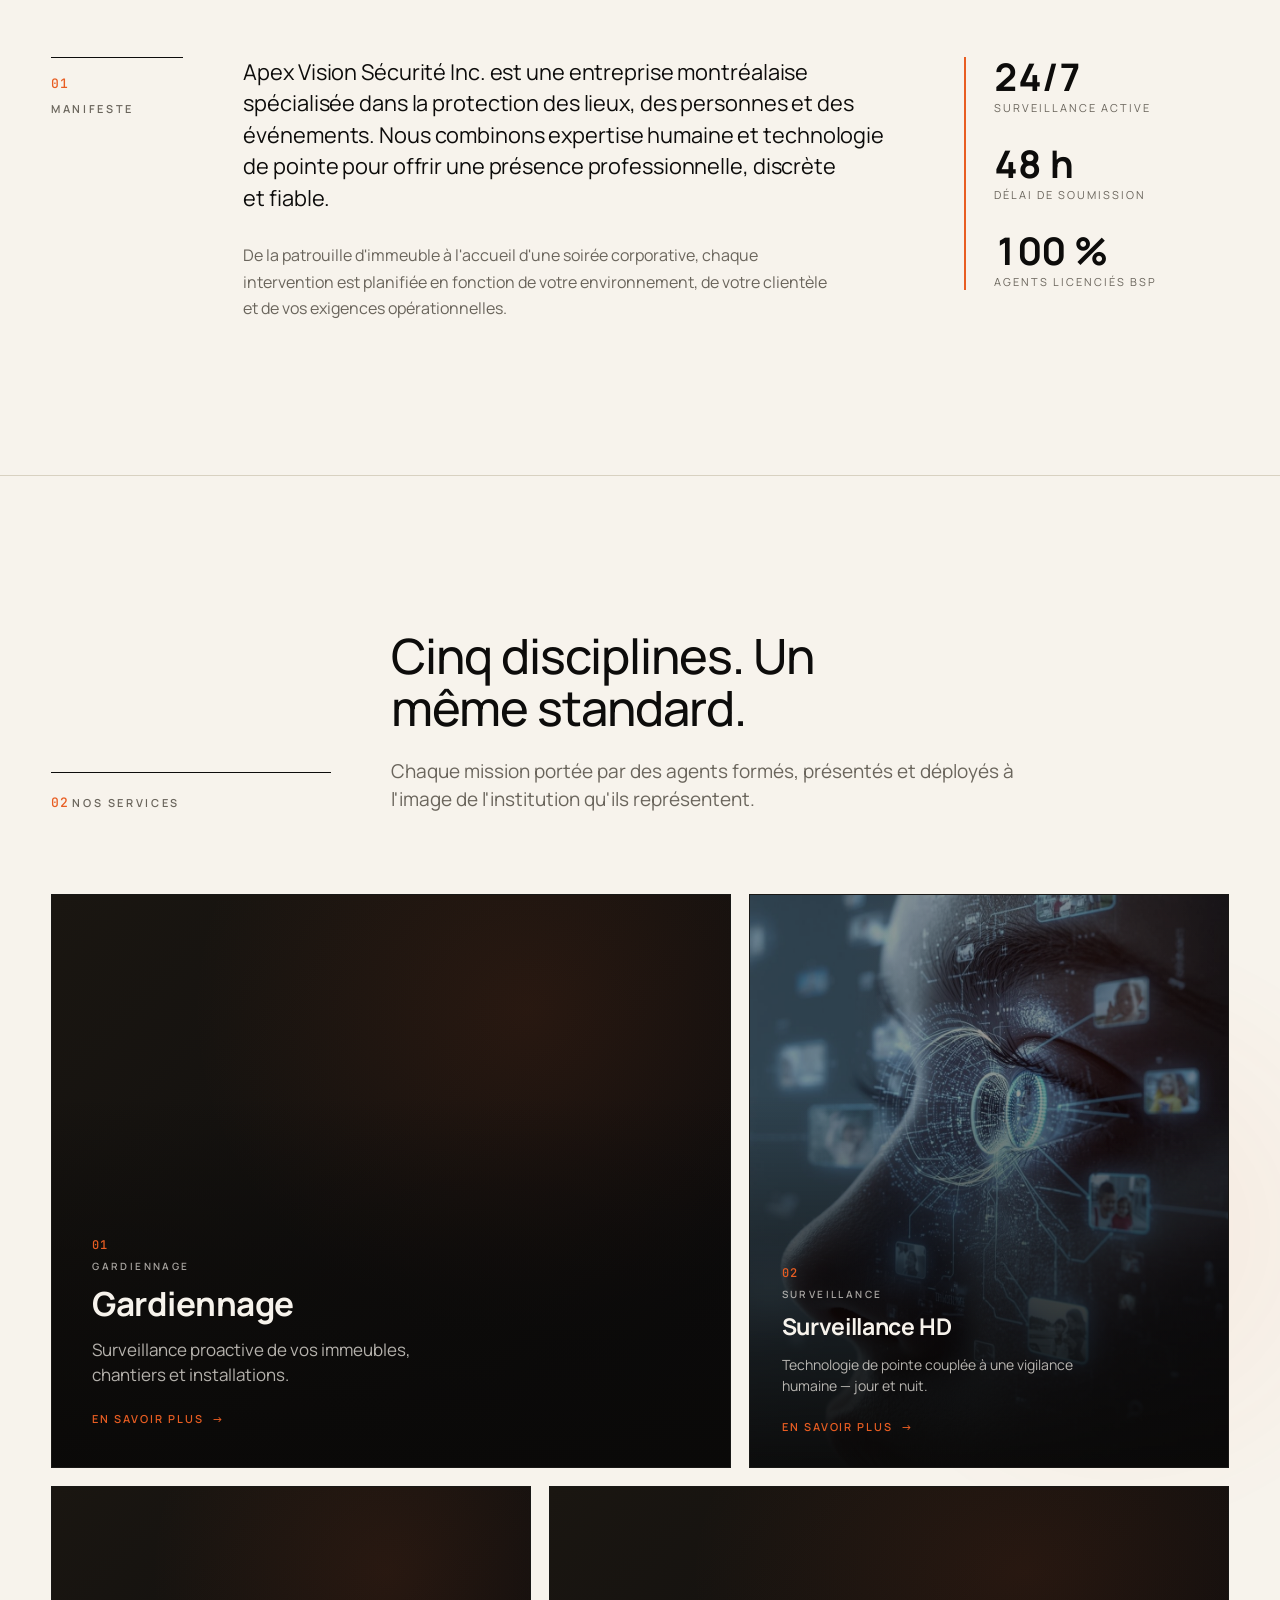
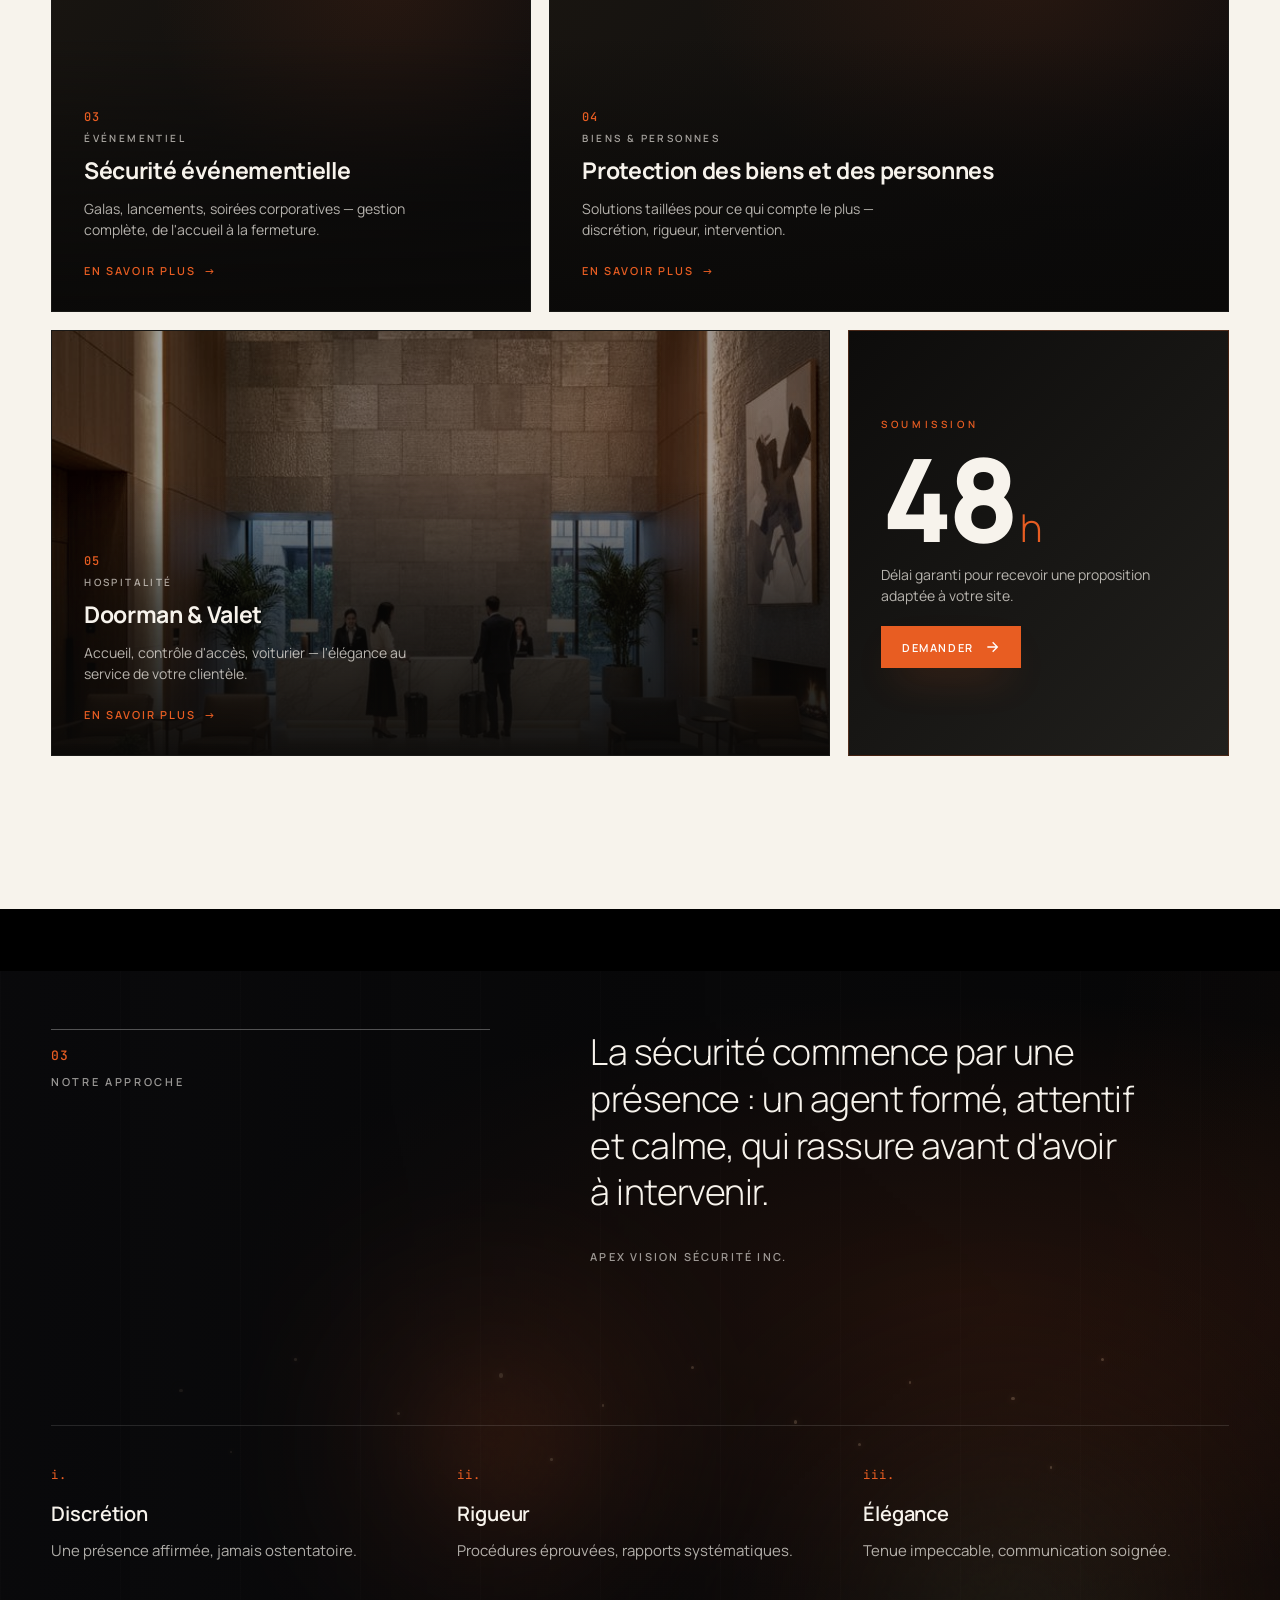
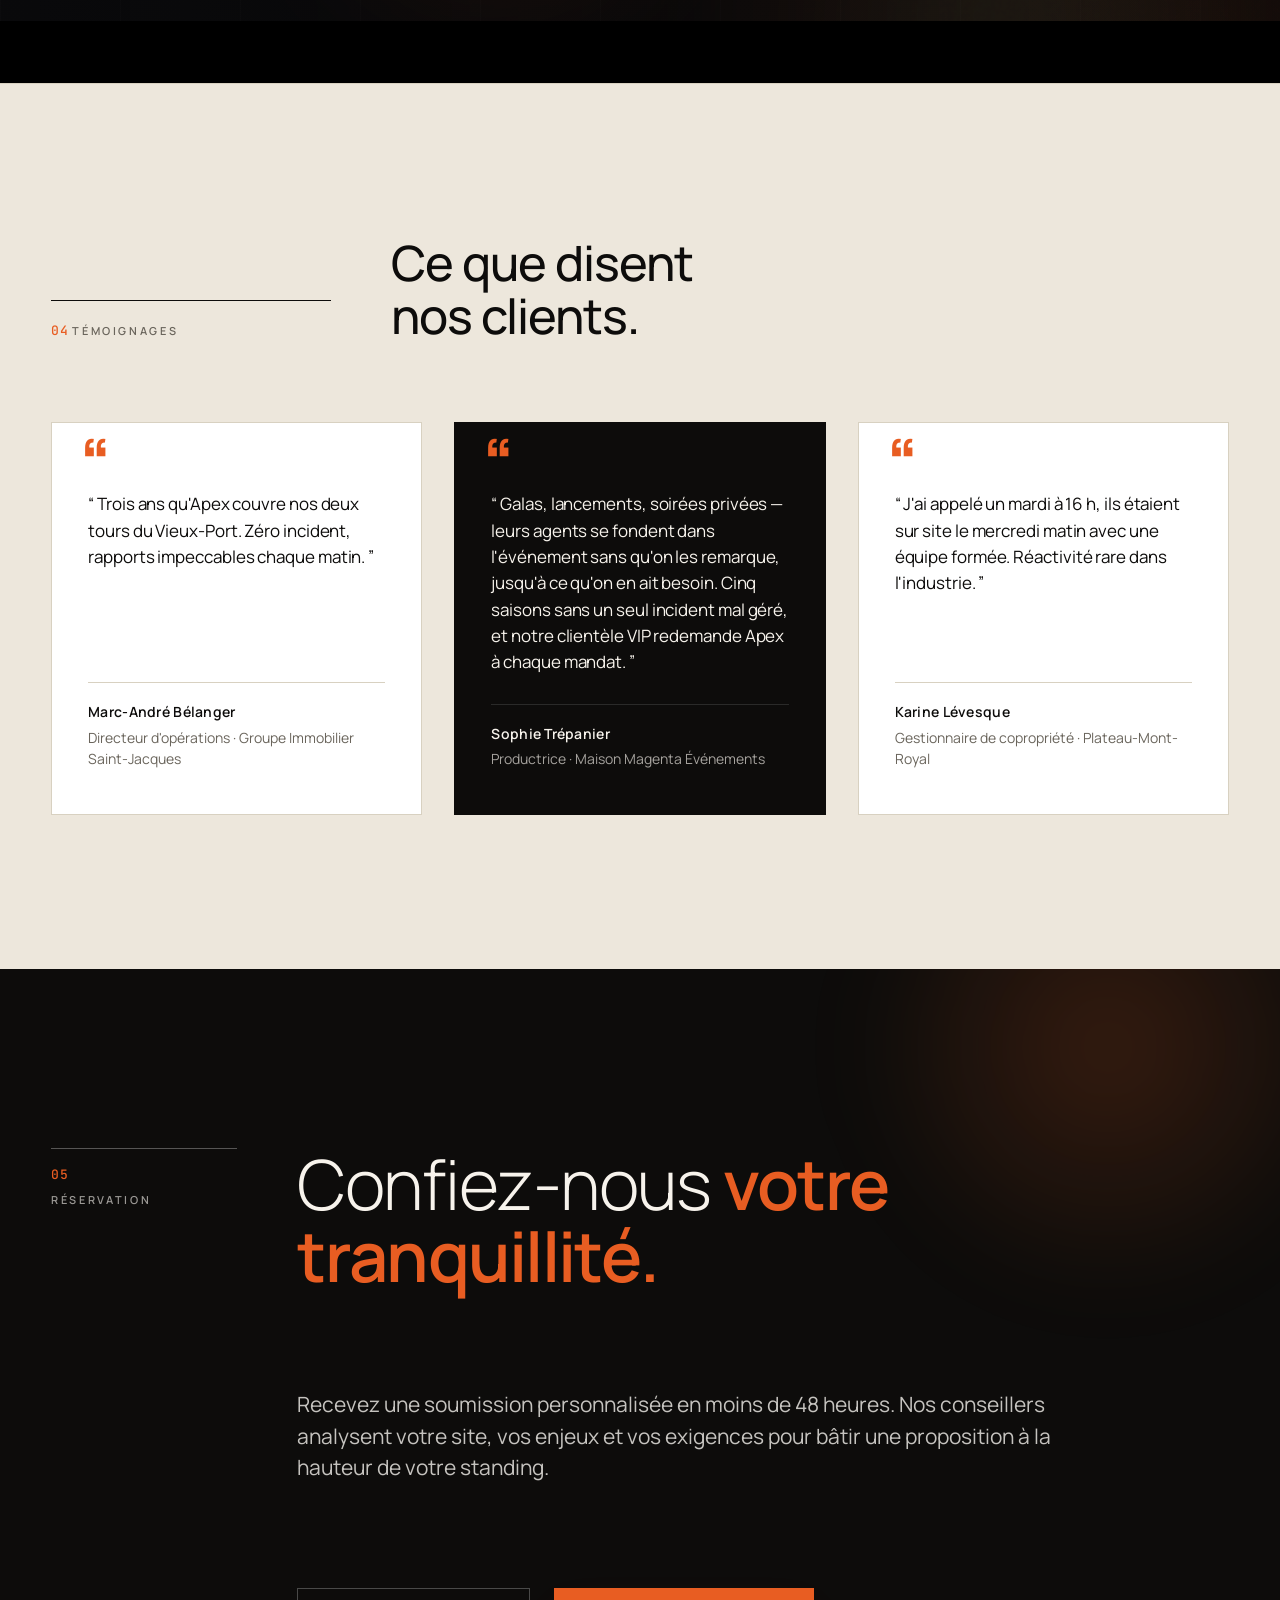
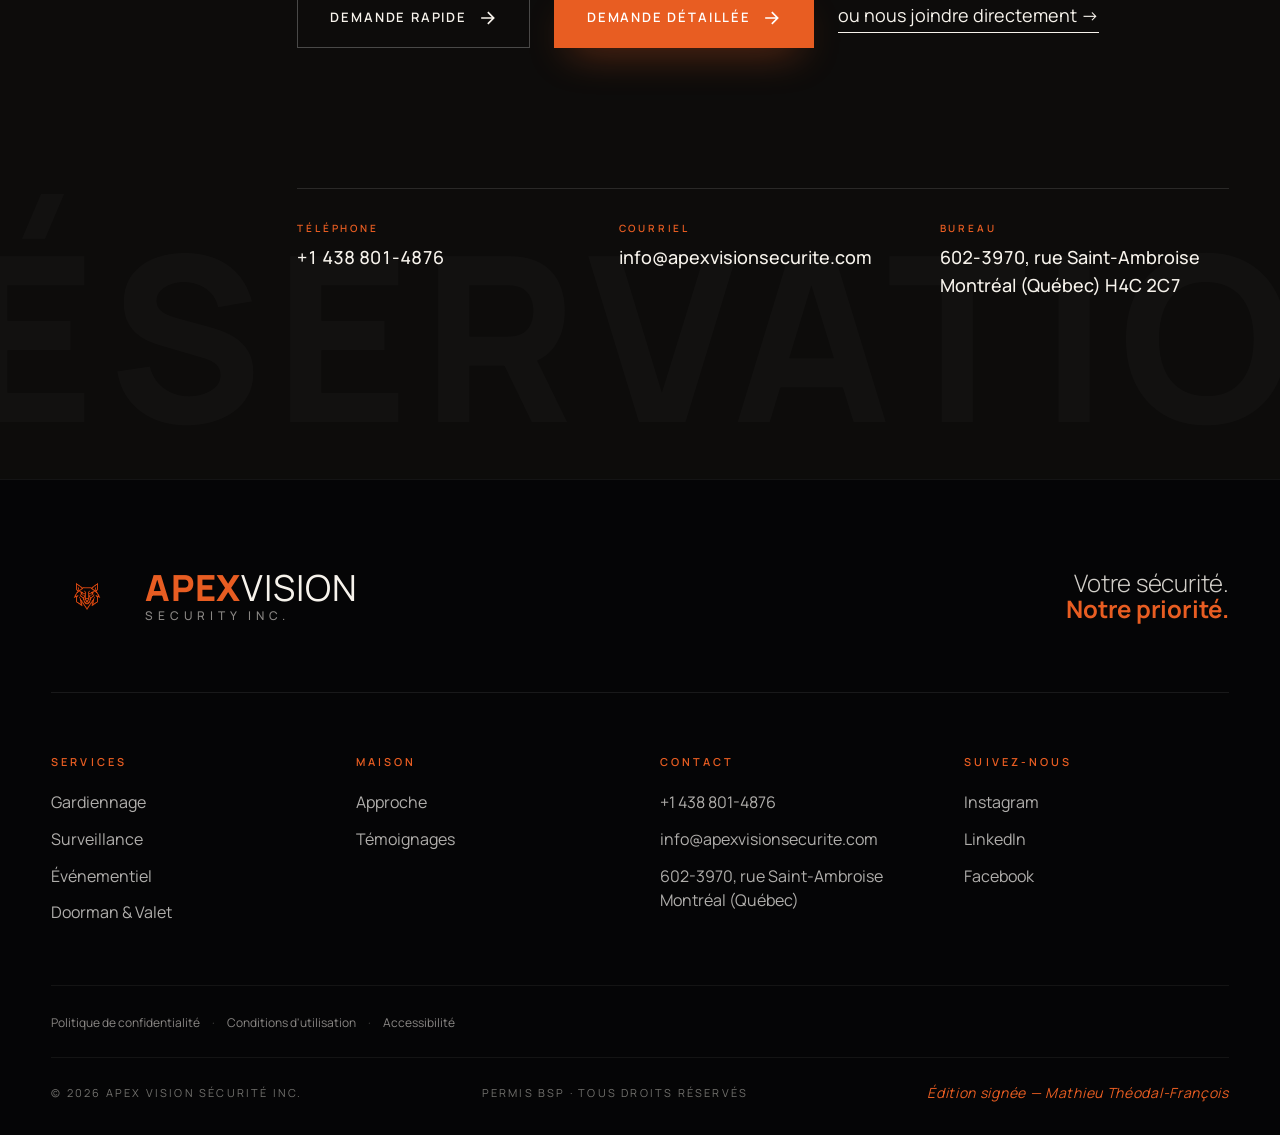
==== commit 224c670a: "fix: corriger le lien vers styles.css" ====
--- a/index.html
+++ b/index.html
@@ -17,7 +17,7 @@
     <link rel="preconnect" href="https://fonts.googleapis.com" />
     <link rel="preconnect" href="https://fonts.gstatic.com" crossorigin />
     <link href="https://fonts.googleapis.com/css2?family=Manrope:wght@200;300;400;500;600;700;800&family=JetBrains+Mono:wght@400;500&display=swap" rel="stylesheet" />
-    <link rel="stylesheet" href="styles-v4.css" />
+    <link rel="stylesheet" href="styles.css" />
     <script src="i18n.js" defer></script>
 </head>
 <body>
--- a/styles.css
+++ b/styles.css
@@ -0,0 +1,2803 @@
+/* =========================================================
+   APEX VISION v3 — Corporate Sans (Garda / AEE direction)
+   Neutral Manrope typography, Montréal imagery,
+   no editorial italics, professional B2B feel
+   ========================================================= */
+
+:root {
+    /* Warm-tinted ink scale (single hue family, no cool/warm mixing) */
+    --ink: #0d0c0b;
+    --ink-2: #161513;
+    --ink-3: #21201d;
+    --ink-4: #2c2a26;
+    --paper: #f7f3ec;
+    --paper-2: #ede7dc;
+    --paper-3: #e3dcce;
+    --line: #2a2823;
+    --line-soft: #d8d1c1;
+    --muted: #8a857a;
+    --muted-dark: #6a655c;
+
+    /* Brand orange — slightly desaturated from #f26522 for premium feel */
+    --orange: #e85d22;
+    --orange-deep: #c84a14;
+    --orange-soft: #ff7a40;
+    --orange-glow: rgba(232, 93, 34, 0.4);
+    --gold: #b8935a;
+    --silver: #b8b3a8;
+
+    /* Tinted shadows that share the surface hue */
+    --shadow-warm-sm: 0 2px 12px -4px rgba(45, 30, 20, 0.08);
+    --shadow-warm-md: 0 20px 40px -20px rgba(45, 30, 20, 0.18);
+    --shadow-warm-lg: 0 40px 80px -30px rgba(45, 30, 20, 0.25);
+    --shadow-orange: 0 18px 40px -16px rgba(232, 93, 34, 0.45);
+    --shadow-dark: 0 30px 60px -25px rgba(0, 0, 0, 0.6);
+
+    /* v3 — single neutral sans for everything (Garda/AEE direction) */
+    --serif: "Manrope", -apple-system, BlinkMacSystemFont, "Segoe UI", sans-serif;
+    --serif-soft: "Manrope", -apple-system, BlinkMacSystemFont, "Segoe UI", sans-serif;
+    --sans: "Manrope", -apple-system, BlinkMacSystemFont, "Segoe UI", sans-serif;
+    --mono: "JetBrains Mono", "SF Mono", Menlo, Consolas, monospace;
+
+    --container: 1320px;
+    --gutter: clamp(20px, 4vw, 64px);
+
+    /* Z-index scale */
+    --z-grain: 1;
+    --z-content: 2;
+    --z-header: 50;
+    --z-skip: 100;
+
+    /* Easing */
+    --ease-spring: cubic-bezier(0.34, 1.56, 0.64, 1);
+    --ease-out: cubic-bezier(0.16, 1, 0.3, 1);
+}
+
+* { box-sizing: border-box; margin: 0; padding: 0; }
+
+html { scroll-behavior: smooth; -webkit-text-size-adjust: 100%; }
+
+body {
+    font-family: var(--sans);
+    font-weight: 400;
+    color: var(--ink);
+    background: var(--paper);
+    line-height: 1.55;
+    font-size: 16px;
+    -webkit-font-smoothing: antialiased;
+    -moz-osx-font-smoothing: grayscale;
+    overflow-x: hidden;
+    font-feature-settings: "ss01", "cv01";
+    text-rendering: optimizeLegibility;
+}
+
+img { max-width: 100%; display: block; }
+
+a { color: inherit; text-decoration: none; }
+
+p {
+    text-wrap: pretty;
+}
+
+/* Focus rings — visible only for keyboard users */
+:focus-visible {
+    outline: 2px solid var(--orange);
+    outline-offset: 3px;
+    border-radius: 2px;
+}
+button:focus-visible, a:focus-visible {
+    outline-offset: 4px;
+}
+
+/* Skip-to-content link for keyboard users */
+.skip-link {
+    position: absolute;
+    top: -100px;
+    left: 16px;
+    z-index: var(--z-skip);
+    background: var(--ink);
+    color: var(--paper);
+    padding: 12px 20px;
+    font-size: 12px;
+    letter-spacing: 0.16em;
+    text-transform: uppercase;
+    font-weight: 600;
+    border: 1px solid var(--orange);
+    transition: top .2s var(--ease-out);
+}
+.skip-link:focus {
+    top: 16px;
+    outline: none;
+}
+
+/* Grain texture overlay — adds premium analog feel */
+.grain-overlay {
+    position: fixed;
+    inset: 0;
+    pointer-events: none;
+    z-index: var(--z-grain);
+    opacity: 0.045;
+    mix-blend-mode: overlay;
+    background-image: url("data:image/svg+xml;utf8,<svg viewBox='0 0 200 200' xmlns='http://www.w3.org/2000/svg'><filter id='n'><feTurbulence type='fractalNoise' baseFrequency='0.9' numOctaves='3' stitchTiles='stitch'/><feColorMatrix values='0 0 0 0 0  0 0 0 0 0  0 0 0 0 0  0 0 0 0.9 0'/></filter><rect width='100%25' height='100%25' filter='url(%23n)'/></svg>");
+}
+
+/* Tabular figures for stats and numbers */
+.stat-figure, .meta-value, .section-num, .cta-contact dd {
+    font-variant-numeric: tabular-nums;
+    font-feature-settings: "tnum";
+}
+
+/* Selection */
+::selection {
+    background: var(--orange);
+    color: var(--paper);
+}
+
+.container {
+    width: 100%;
+    max-width: var(--container);
+    margin: 0 auto;
+    padding: 0 var(--gutter);
+}
+
+/* =========================================================
+   HEADER / NAV
+   ========================================================= */
+.site-header {
+    position: fixed;
+    top: 0; left: 0; right: 0;
+    z-index: var(--z-header);
+    background: rgba(13, 12, 11, 0.78);
+    backdrop-filter: blur(18px) saturate(160%);
+    -webkit-backdrop-filter: blur(18px) saturate(160%);
+    border-bottom: 1px solid rgba(247, 243, 236, 0.06);
+}
+
+.header-inner {
+    max-width: var(--container);
+    margin: 0 auto;
+    padding: 16px var(--gutter);
+    display: grid;
+    grid-template-columns: auto 1fr auto;
+    align-items: center;
+    gap: 40px;
+    color: var(--paper);
+    min-height: 78px;
+}
+
+.logo {
+    display: inline-flex;
+    align-items: center;
+    gap: 14px;
+    color: var(--paper);
+    transition: opacity .25s var(--ease-out);
+}
+.logo:hover { opacity: 0.85; }
+
+.logo-mark-img {
+    width: 42px;
+    height: 42px;
+    object-fit: contain;
+    display: block;
+}
+.logo-mark-large {
+    width: 72px;
+    height: 72px;
+}
+
+.logo-wordmark {
+    display: inline-flex;
+    flex-direction: column;
+    line-height: 1;
+    gap: 4px;
+}
+.wordmark-row {
+    display: inline-flex;
+    align-items: baseline;
+    gap: 0;
+    font-family: var(--sans);
+    font-size: 19px;
+    font-weight: 800;
+    letter-spacing: 0.02em;
+    line-height: 1;
+}
+.wm-apex { color: var(--orange); }
+.wm-vision { color: var(--paper); font-weight: 300; letter-spacing: 0.03em; }
+.wordmark-sub {
+    font-family: var(--sans);
+    font-size: 9px;
+    letter-spacing: 0.32em;
+    text-transform: uppercase;
+    color: rgba(247, 243, 236, 0.55);
+    font-weight: 500;
+}
+
+.wordmark-large .wordmark-row { font-size: 36px; }
+.wordmark-large .wordmark-sub { font-size: 12px; letter-spacing: 0.4em; }
+.logo-footer { gap: 22px; }
+
+.primary-nav ul {
+    list-style: none;
+    display: flex;
+    gap: 32px;
+    justify-content: center;
+}
+.primary-nav a {
+    font-size: 12px;
+    letter-spacing: 0.16em;
+    text-transform: uppercase;
+    font-weight: 500;
+    opacity: 0.78;
+    transition: opacity .2s, color .2s;
+    position: relative;
+    padding: 6px 0;
+}
+.primary-nav a::after {
+    content: "";
+    position: absolute; left: 0; right: 0; bottom: 0;
+    height: 1px;
+    background: var(--orange);
+    transform: scaleX(0);
+    transform-origin: left;
+    transition: transform .3s ease;
+}
+.primary-nav a:hover { opacity: 1; }
+.primary-nav a:hover::after { transform: scaleX(1); }
+
+.header-actions {
+    display: flex;
+    align-items: center;
+    gap: 22px;
+}
+.lang-switch {
+    font-size: 11px;
+    letter-spacing: 0.2em;
+    text-transform: uppercase;
+    opacity: 0.6;
+}
+.lang-switch a { padding: 0 4px; }
+.lang-active { color: var(--orange); opacity: 1; }
+
+.version-pill {
+    display: inline-flex;
+    border: 1px solid rgba(247, 243, 236, 0.2);
+    border-radius: 999px;
+    overflow: hidden;
+    font-family: var(--mono);
+    font-size: 10px;
+    letter-spacing: 0.1em;
+}
+.version-pill a {
+    padding: 5px 10px;
+    color: rgba(247, 243, 236, 0.55);
+    transition: all .2s ease;
+}
+.version-pill a:hover {
+    color: var(--paper);
+    background: rgba(247, 243, 236, 0.05);
+}
+.version-pill .version-active {
+    background: var(--orange);
+    color: #fff;
+}
+
+/* =========================================================
+   BUTTONS
+   ========================================================= */
+.btn {
+    display: inline-flex;
+    align-items: center;
+    gap: 10px;
+    padding: 13px 22px;
+    font-family: var(--sans);
+    font-size: 12px;
+    letter-spacing: 0.16em;
+    text-transform: uppercase;
+    font-weight: 600;
+    border: 1px solid transparent;
+    cursor: pointer;
+    transition: all .3s ease;
+    line-height: 1;
+    white-space: nowrap;
+}
+.btn-primary {
+    background: var(--orange);
+    color: #fff;
+    border-color: var(--orange);
+    box-shadow: var(--shadow-orange);
+}
+.btn-primary:hover {
+    background: var(--orange-deep);
+    border-color: var(--orange-deep);
+    transform: translateY(-2px);
+    box-shadow: 0 22px 50px -14px rgba(232, 93, 34, 0.6);
+}
+.btn-primary:active {
+    transform: translateY(0) scale(0.98);
+    box-shadow: 0 6px 18px -8px rgba(232, 93, 34, 0.5);
+}
+.btn-ghost {
+    background: transparent;
+    color: var(--paper);
+    border-color: rgba(255,255,255,0.25);
+}
+.btn-ghost:hover {
+    border-color: var(--orange);
+    color: var(--orange);
+    background: rgba(232, 93, 34, 0.08);
+}
+.btn-ghost:active {
+    transform: scale(0.98);
+}
+.btn-large {
+    padding: 19px 32px;
+    font-size: 13px;
+}
+
+.btn-text {
+    display: inline-flex;
+    align-items: center;
+    font-family: var(--serif);
+    font-style: italic;
+    font-size: 16px;
+    color: var(--ink);
+    border-bottom: 1px solid currentColor;
+    padding-bottom: 2px;
+    transition: color .2s, transform .2s;
+}
+.btn-text:hover { color: var(--orange); }
+.btn-text-large { font-size: 18px; }
+
+.link-arrow {
+    display: inline-flex;
+    align-items: center;
+    gap: 8px;
+    font-size: 11px;
+    letter-spacing: 0.18em;
+    text-transform: uppercase;
+    font-weight: 600;
+    color: var(--orange);
+    margin-top: 18px;
+}
+.link-arrow span { transition: transform .25s ease; }
+.link-arrow:hover span { transform: translateX(4px); }
+
+/* =========================================================
+   HERO
+   ========================================================= */
+.hero {
+    position: relative;
+    min-height: 100vh;
+    min-height: 100dvh;
+    color: var(--paper);
+    overflow: hidden;
+    padding-top: 90px;
+    background: #060607;
+}
+
+.hero-bg {
+    position: absolute;
+    inset: 0;
+    background: #0a0a0c;
+    z-index: 0;
+    overflow: hidden;
+}
+.hero-photo {
+    position: absolute;
+    inset: 0;
+    width: 100%;
+    height: 100%;
+    object-fit: cover;
+    object-position: center 25%;
+    filter: brightness(0.55) contrast(1.05) saturate(0.9);
+}
+.hero-veil {
+    position: absolute;
+    inset: 0;
+    background:
+        radial-gradient(ellipse at 25% 60%, rgba(10,10,12,0.85) 0%, rgba(10,10,12,0.4) 50%, transparent 80%),
+        linear-gradient(135deg, rgba(10,10,12,0.7) 0%, transparent 40%, rgba(10,10,12,0.65) 100%),
+        radial-gradient(ellipse at 75% 30%, rgba(242,101,34,0.18) 0%, transparent 55%);
+    pointer-events: none;
+}
+.hero-veil::before {
+    content: "";
+    position: absolute; inset: 0;
+    background-image:
+        linear-gradient(to right, rgba(255,255,255,0.025) 1px, transparent 1px),
+        linear-gradient(to bottom, rgba(255,255,255,0.025) 1px, transparent 1px);
+    background-size: 80px 80px;
+    opacity: 0.4;
+    mask-image: radial-gradient(ellipse at center, black 20%, transparent 75%);
+}
+
+.hero-grid {
+    position: relative;
+    z-index: 2;
+    max-width: var(--container);
+    margin: 0 auto;
+    padding: 60px var(--gutter) 100px;
+    display: grid;
+    grid-template-columns: 1fr 1fr;
+    grid-template-rows: auto 1fr auto auto;
+    gap: 40px 60px;
+    min-height: calc(100vh - 90px);
+}
+
+.hero-eyebrow {
+    grid-column: 1 / -1;
+    display: flex;
+    align-items: center;
+    gap: 18px;
+    font-size: 11px;
+    letter-spacing: 0.28em;
+    text-transform: uppercase;
+    color: rgba(250,247,242,0.55);
+}
+.rule {
+    display: inline-block;
+    width: 70px;
+    height: 1px;
+    background: var(--orange);
+}
+
+.hero-headline {
+    grid-column: 1 / -1;
+    align-self: center;
+    margin-top: 20px;
+}
+.hero-headline h1 {
+    font-family: var(--serif);
+    font-weight: 400;
+    line-height: 0.92;
+    font-size: clamp(56px, 11vw, 180px);
+    letter-spacing: -0.035em;
+    display: flex;
+    flex-direction: column;
+    gap: 0;
+    text-wrap: balance;
+}
+.serif-light { font-weight: 300; font-style: italic; opacity: 0.92; }
+.serif-bold { font-weight: 800; }
+.serif-italic { font-style: italic; }
+.accent { color: var(--orange); }
+
+.hero-headline span { display: block; }
+.hero-headline span:nth-child(1) { margin-left: 0; }
+.hero-headline span:nth-child(2) { margin-left: 0.15em; }
+.hero-headline span:nth-child(3) { margin-left: 1em; opacity: 0.85; }
+.hero-headline span:nth-child(4) { margin-left: 0.6em; }
+
+.hero-meta {
+    grid-column: 2 / 3;
+    grid-row: 3 / 4;
+    align-self: end;
+    max-width: 360px;
+    margin-left: auto;
+    border-left: 1px solid rgba(255,255,255,0.15);
+    padding-left: 24px;
+}
+.meta-label {
+    font-size: 10px;
+    letter-spacing: 0.28em;
+    text-transform: uppercase;
+    color: var(--orange);
+    margin-bottom: 8px;
+}
+.meta-value {
+    font-family: var(--serif);
+    font-size: 42px;
+    font-weight: 300;
+    line-height: 1;
+    margin-bottom: 14px;
+}
+.meta-value strong { font-weight: 700; color: var(--paper); }
+.meta-divider {
+    display: block;
+    width: 40px; height: 1px;
+    background: rgba(255,255,255,0.25);
+    margin: 14px 0;
+}
+.meta-fine {
+    font-family: var(--serif-soft);
+    font-style: italic;
+    font-size: 16px;
+    line-height: 1.5;
+    color: rgba(250,247,242,0.7);
+}
+
+.hero-cta {
+    grid-column: 1 / 2;
+    grid-row: 3 / 4;
+    align-self: end;
+    display: flex;
+    align-items: center;
+    gap: 28px;
+    flex-wrap: wrap;
+}
+.hero-cta .btn-text { color: var(--paper); }
+.hero-cta .btn-text:hover { color: var(--orange); }
+
+.hero-credit {
+    grid-column: 1 / -1;
+    display: flex;
+    justify-content: space-between;
+    align-items: baseline;
+    padding-top: 24px;
+    border-top: 1px solid rgba(255,255,255,0.1);
+    font-size: 11px;
+    letter-spacing: 0.22em;
+    text-transform: uppercase;
+    color: rgba(250,247,242,0.5);
+}
+
+.scroll-cue {
+    position: absolute;
+    bottom: 30px;
+    left: 50%;
+    transform: translateX(-50%);
+    z-index: 3;
+    display: flex;
+    flex-direction: column;
+    align-items: center;
+    gap: 10px;
+    font-size: 10px;
+    letter-spacing: 0.3em;
+    text-transform: uppercase;
+    color: rgba(250,247,242,0.4);
+}
+.cue-line {
+    width: 1px;
+    height: 40px;
+    background: linear-gradient(180deg, var(--orange), transparent);
+    animation: cue 2s ease-in-out infinite;
+}
+@keyframes cue {
+    0%, 100% { transform: scaleY(1); transform-origin: top; opacity: 1; }
+    50% { transform: scaleY(0.4); transform-origin: top; opacity: 0.5; }
+}
+
+/* =========================================================
+   BRAND MARK BAND — official logo showcase on cream
+   ========================================================= */
+.brand-band {
+    background: var(--paper);
+    padding: 70px 0 60px;
+    border-bottom: 1px solid var(--line-soft);
+    position: relative;
+    overflow: hidden;
+}
+.brand-band::before {
+    content: "";
+    position: absolute;
+    inset: 0;
+    background:
+        radial-gradient(ellipse at center, rgba(232, 93, 34, 0.04) 0%, transparent 60%);
+    pointer-events: none;
+}
+.brand-band-inner {
+    display: flex;
+    flex-direction: column;
+    align-items: center;
+    text-align: center;
+    gap: 28px;
+    position: relative;
+}
+.brand-band-eyebrow,
+.brand-band-tagline {
+    font-family: var(--sans);
+    font-size: 10px;
+    letter-spacing: 0.36em;
+    text-transform: uppercase;
+    color: var(--muted-dark);
+    font-weight: 500;
+    display: inline-flex;
+    align-items: center;
+    gap: 18px;
+}
+.brand-band-eyebrow::before,
+.brand-band-eyebrow::after,
+.brand-band-tagline::before,
+.brand-band-tagline::after {
+    content: "";
+    width: 40px; height: 1px;
+    background: var(--line-soft);
+}
+.brand-band-logo {
+    max-width: 460px;
+    width: 70%;
+    height: auto;
+    display: block;
+    margin: 0 auto;
+}
+
+/* =========================================================
+   TICKER
+   ========================================================= */
+.ticker {
+    background: var(--ink);
+    color: var(--paper);
+    padding: 18px 0;
+    overflow: hidden;
+    border-top: 1px solid rgba(255,255,255,0.05);
+    border-bottom: 1px solid rgba(255,255,255,0.05);
+}
+.ticker-track {
+    display: flex;
+    align-items: center;
+    gap: 40px;
+    white-space: nowrap;
+    animation: ticker 40s linear infinite;
+    font-family: var(--serif);
+    font-style: italic;
+    font-size: 22px;
+    font-weight: 400;
+}
+.ticker-track .dot {
+    color: var(--orange);
+    font-size: 8px;
+}
+@keyframes ticker {
+    from { transform: translateX(0); }
+    to { transform: translateX(-50%); }
+}
+
+/* =========================================================
+   EDITORIAL INTRO
+   ========================================================= */
+.editorial-intro {
+    background: var(--paper);
+    padding: clamp(80px, 12vw, 160px) 0;
+}
+.intro-grid {
+    display: grid;
+    grid-template-columns: 1fr 5fr 2fr;
+    gap: 60px;
+    align-items: start;
+}
+.intro-number {
+    border-top: 1px solid var(--ink);
+    padding-top: 16px;
+    display: flex;
+    flex-direction: column;
+    gap: 6px;
+}
+.section-num {
+    font-family: var(--serif);
+    font-style: italic;
+    font-size: 22px;
+    font-weight: 500;
+}
+.section-label {
+    font-size: 10px;
+    letter-spacing: 0.28em;
+    text-transform: uppercase;
+    color: var(--muted-dark);
+}
+
+.intro-body { max-width: 760px; }
+.lede {
+    font-family: var(--serif);
+    font-weight: 400;
+    font-size: clamp(22px, 2.4vw, 32px);
+    line-height: 1.35;
+    margin-bottom: 28px;
+    color: var(--ink);
+}
+.lede em { color: var(--orange); font-style: italic; }
+.intro-body p:not(.lede) {
+    font-family: var(--serif-soft);
+    font-size: 19px;
+    line-height: 1.6;
+    color: var(--ink-2);
+    max-width: 60ch;
+}
+.dropcap {
+    float: left;
+    font-family: var(--serif);
+    font-weight: 800;
+    font-size: 88px;
+    line-height: 0.85;
+    padding: 8px 14px 0 0;
+    color: var(--orange);
+}
+
+.intro-stats {
+    display: flex;
+    flex-direction: column;
+    gap: 28px;
+    border-left: 2px solid var(--orange);
+    padding-left: 28px;
+}
+.stat {
+    display: flex;
+    flex-direction: column;
+    gap: 4px;
+}
+.stat-figure {
+    font-family: var(--serif);
+    font-size: 44px;
+    font-weight: 700;
+    line-height: 1;
+    color: var(--ink);
+}
+.stat-label {
+    font-size: 11px;
+    letter-spacing: 0.18em;
+    text-transform: uppercase;
+    color: var(--muted-dark);
+}
+
+/* =========================================================
+   SECTION HEAD (shared)
+   ========================================================= */
+.section-head {
+    display: grid;
+    grid-template-columns: 1fr 3fr;
+    gap: 60px;
+    margin-bottom: 80px;
+    align-items: end;
+}
+.head-left {
+    border-top: 1px solid var(--ink);
+    padding-top: 16px;
+}
+.section-title {
+    font-family: var(--serif);
+    font-weight: 400;
+    font-size: clamp(38px, 5vw, 68px);
+    line-height: 1.02;
+    letter-spacing: -0.025em;
+    max-width: 18ch;
+    text-wrap: balance;
+}
+.section-title em {
+    font-style: italic;
+    color: var(--orange);
+    font-weight: 400;
+}
+.section-kicker {
+    font-family: var(--serif-soft);
+    font-style: italic;
+    font-size: 19px;
+    margin-top: 22px;
+    max-width: 54ch;
+    color: var(--muted-dark);
+    line-height: 1.5;
+}
+
+/* =========================================================
+   SERVICES
+   ========================================================= */
+.services {
+    padding: clamp(80px, 12vw, 160px) 0;
+    background: var(--paper);
+    border-top: 1px solid var(--line-soft);
+}
+
+.service-grid {
+    display: grid;
+    grid-template-columns: repeat(6, 1fr);
+    gap: 24px;
+}
+.service-card {
+    grid-column: span 2;
+    background: #fff;
+    padding: 44px 34px 38px;
+    border: 1px solid var(--line-soft);
+    display: flex;
+    flex-direction: column;
+    transition: transform .4s var(--ease-out), box-shadow .4s var(--ease-out), border-color .35s ease;
+    position: relative;
+    overflow: hidden;
+}
+.service-card::before {
+    content: "";
+    position: absolute;
+    top: 0; left: 0; right: 0;
+    height: 1px;
+    background: linear-gradient(90deg, transparent, var(--orange), transparent);
+    transform: scaleX(0);
+    transition: transform .5s var(--ease-out);
+    transform-origin: left;
+}
+.service-card:hover {
+    transform: translateY(-6px);
+    box-shadow: var(--shadow-warm-md);
+    border-color: var(--orange);
+}
+.service-card:hover::before {
+    transform: scaleX(1);
+}
+
+.service-card--feature {
+    grid-column: span 6;
+    display: grid;
+    grid-template-columns: 1.1fr 1fr;
+    gap: 0;
+    padding: 0;
+    background: var(--ink);
+    color: var(--paper);
+    border-color: var(--ink);
+    min-height: 480px;
+}
+.service-card--feature:hover { border-color: var(--orange); }
+.service-image {
+    position: relative;
+    overflow: hidden;
+    background: #1a1a1d;
+    min-height: 100%;
+}
+.service-image img {
+    position: absolute;
+    inset: 0;
+    width: 100%;
+    height: 100%;
+    object-fit: cover;
+    filter: brightness(0.7) contrast(1.05) saturate(0.85);
+    transition: transform .8s ease;
+}
+.service-card--feature:hover .service-image img {
+    transform: scale(1.04);
+}
+.service-image::before {
+    content: "";
+    position: absolute; inset: 0;
+    background:
+        linear-gradient(180deg, transparent 0%, transparent 60%, rgba(11,11,12,0.85) 100%),
+        linear-gradient(90deg, rgba(11,11,12,0.4) 0%, transparent 50%);
+    z-index: 1;
+    pointer-events: none;
+}
+.img-caption {
+    position: absolute;
+    bottom: 22px; left: 28px;
+    z-index: 2;
+    font-family: var(--sans);
+    font-size: 10px;
+    letter-spacing: 0.32em;
+    text-transform: uppercase;
+    color: rgba(250,247,242,0.7);
+    font-weight: 500;
+}
+.img-caption::before {
+    content: "";
+    display: inline-block;
+    width: 28px; height: 1px;
+    background: var(--orange);
+    vertical-align: middle;
+    margin-right: 10px;
+}
+.service-image.img-fallback {
+    background:
+        radial-gradient(circle at 30% 40%, rgba(242,101,34,0.25) 0%, transparent 40%),
+        linear-gradient(135deg, #1a1a1d 0%, #2a2520 50%, #0f0f10 100%);
+}
+.service-card--feature .service-body {
+    padding: 56px 48px;
+    display: flex;
+    flex-direction: column;
+    justify-content: center;
+}
+
+.service-tag {
+    font-size: 10px;
+    letter-spacing: 0.3em;
+    text-transform: uppercase;
+    color: var(--orange);
+    font-weight: 600;
+    margin-bottom: 22px;
+}
+.service-title {
+    font-family: var(--serif);
+    font-weight: 500;
+    font-size: 30px;
+    line-height: 1.1;
+    margin-bottom: 16px;
+    letter-spacing: -0.01em;
+}
+.service-card--feature .service-title {
+    font-size: 44px;
+    font-weight: 400;
+}
+.service-card p {
+    font-family: var(--serif-soft);
+    font-size: 17px;
+    line-height: 1.55;
+    color: var(--muted-dark);
+    flex-grow: 1;
+}
+.service-card--feature p {
+    color: rgba(250,247,242,0.7);
+    font-size: 19px;
+}
+
+.service-card--dark {
+    grid-column: span 3;
+    background: var(--ink);
+    color: var(--paper);
+    border-color: var(--ink);
+}
+.service-card--dark p { color: rgba(250,247,242,0.65); }
+
+.service-card--accent {
+    grid-column: span 3;
+    background: linear-gradient(135deg, #2a1810 0%, #1a1a1d 100%);
+    color: var(--paper);
+    border-color: rgba(242,101,34,0.3);
+}
+.service-card--accent .service-tag { color: var(--orange-soft); }
+.service-card--accent p { color: rgba(250,247,242,0.7); }
+
+/* =========================================================
+   FEATURE SPREAD (FULL BLEED)
+   ========================================================= */
+.feature-spread {
+    position: relative;
+    min-height: 85vh;
+    color: var(--paper);
+    overflow: hidden;
+    display: flex;
+    align-items: center;
+}
+.spread-image {
+    position: absolute;
+    inset: 0;
+    background: #0a0a0c;
+    overflow: hidden;
+}
+.spread-image img {
+    position: absolute;
+    inset: 0;
+    width: 100%;
+    height: 100%;
+    object-fit: cover;
+    object-position: center;
+    filter: brightness(0.45) contrast(1.1) saturate(0.85);
+}
+.spread-veil {
+    position: absolute;
+    inset: 0;
+    background:
+        linear-gradient(90deg, rgba(10,10,12,0.92) 0%, rgba(10,10,12,0.55) 45%, rgba(10,10,12,0.3) 100%),
+        radial-gradient(ellipse at 75% 50%, rgba(232,93,34,0.18) 0%, transparent 55%);
+    pointer-events: none;
+}
+.spread-veil::before {
+    content: "";
+    position: absolute;
+    inset: 0;
+    background-image:
+        linear-gradient(to right, rgba(247,243,236,0.02) 1px, transparent 1px);
+    background-size: 120px 100%;
+    opacity: 0.6;
+}
+
+.spread-overlay {
+    position: relative;
+    z-index: 2;
+    width: 100%;
+    padding: 120px 0;
+}
+.spread-grid {
+    display: grid;
+    grid-template-columns: 1fr 1.5fr;
+    gap: 80px;
+    align-items: start;
+}
+.spread-eyebrow {
+    border-top: 1px solid rgba(255,255,255,0.3);
+    padding-top: 16px;
+    display: flex;
+    flex-direction: column;
+    gap: 6px;
+    color: var(--paper);
+}
+.spread-eyebrow .section-label { color: rgba(250,247,242,0.6); }
+
+.pull-quote {
+    grid-column: 2 / 3;
+    position: relative;
+    padding-left: 20px;
+}
+.pull-quote p {
+    font-family: var(--serif);
+    font-weight: 300;
+    font-style: italic;
+    font-size: clamp(28px, 3.4vw, 48px);
+    line-height: 1.2;
+    color: var(--paper);
+    letter-spacing: -0.005em;
+}
+.pull-quote em { color: var(--orange); font-style: italic; }
+.quote-mark {
+    font-family: var(--serif);
+    color: var(--orange);
+    font-size: 120px;
+    line-height: 0.5;
+    margin-right: 8px;
+    vertical-align: -32px;
+    font-weight: 700;
+}
+.pull-quote footer {
+    margin-top: 32px;
+    font-size: 11px;
+    letter-spacing: 0.28em;
+    text-transform: uppercase;
+    color: rgba(250,247,242,0.6);
+    font-style: normal;
+}
+
+.spread-pillars {
+    grid-column: 1 / -1;
+    margin-top: 80px;
+    display: grid;
+    grid-template-columns: repeat(3, 1fr);
+    gap: 40px;
+    padding-top: 40px;
+    border-top: 1px solid rgba(255,255,255,0.12);
+}
+.pillar {
+    display: flex;
+    flex-direction: column;
+    gap: 10px;
+}
+.pillar-num {
+    font-family: var(--serif);
+    font-style: italic;
+    font-size: 22px;
+    color: var(--orange);
+    margin-bottom: 4px;
+}
+.pillar h4 {
+    font-family: var(--serif);
+    font-weight: 500;
+    font-size: 26px;
+    letter-spacing: -0.01em;
+}
+.pillar p {
+    font-family: var(--serif-soft);
+    font-style: italic;
+    font-size: 17px;
+    color: rgba(250,247,242,0.65);
+    line-height: 1.5;
+}
+
+/* =========================================================
+   LEADERSHIP
+   ========================================================= */
+.leadership {
+    padding: clamp(80px, 12vw, 160px) 0;
+    background: var(--paper);
+}
+
+.leaders {
+    display: grid;
+    grid-template-columns: 1fr 1fr;
+    gap: 80px;
+}
+.leader {
+    display: grid;
+    grid-template-columns: 1fr 1fr;
+    gap: 32px;
+    align-items: start;
+}
+.leader-portrait {
+    position: relative;
+}
+.portrait-frame {
+    aspect-ratio: 4 / 5;
+    overflow: hidden;
+    background: linear-gradient(135deg, #15161a 0%, #2a2520 100%);
+    position: relative;
+    border: 1px solid var(--line-soft);
+}
+.portrait-typographic {
+    background:
+        radial-gradient(ellipse at 50% 30%, rgba(232, 93, 34, 0.12) 0%, transparent 60%),
+        linear-gradient(160deg, #1a1611 0%, #0a0a0c 100%);
+    display: flex;
+    flex-direction: column;
+    justify-content: center;
+    align-items: center;
+    padding: 32px 24px;
+    text-align: center;
+    gap: 24px;
+    color: var(--paper);
+    transition: transform .5s var(--ease-out);
+}
+.leader:hover .portrait-typographic {
+    transform: scale(1.01);
+}
+.portrait-typographic::before {
+    content: "";
+    position: absolute;
+    inset: 16px;
+    border: 1px solid rgba(232, 93, 34, 0.18);
+    pointer-events: none;
+}
+.portrait-typographic::after {
+    content: "";
+    position: absolute;
+    inset: 0;
+    background:
+        linear-gradient(to bottom, transparent 60%, rgba(0,0,0,0.3) 100%);
+    pointer-events: none;
+}
+.portrait-initials {
+    font-family: var(--serif);
+    font-weight: 400;
+    font-size: clamp(96px, 14vw, 180px);
+    line-height: 0.85;
+    color: var(--orange);
+    letter-spacing: -0.04em;
+    font-variant-numeric: tabular-nums;
+    position: relative;
+    z-index: 2;
+}
+.portrait-fullname {
+    font-family: var(--serif);
+    font-style: italic;
+    font-size: 18px;
+    color: rgba(247, 243, 236, 0.7);
+    letter-spacing: 0.01em;
+    line-height: 1.2;
+    max-width: 14ch;
+    position: relative;
+    z-index: 2;
+}
+.portrait-role {
+    font-family: var(--sans);
+    font-size: 9px;
+    letter-spacing: 0.36em;
+    text-transform: uppercase;
+    color: rgba(247, 243, 236, 0.45);
+    font-weight: 500;
+    padding-top: 14px;
+    border-top: 1px solid rgba(232, 93, 34, 0.25);
+    position: relative;
+    z-index: 2;
+    min-width: 120px;
+}
+.portrait-tag {
+    position: absolute;
+    top: 16px; right: -10px;
+    background: var(--orange);
+    color: #fff;
+    font-size: 10px;
+    letter-spacing: 0.24em;
+    text-transform: uppercase;
+    font-weight: 700;
+    padding: 8px 14px;
+}
+
+.leader-body {
+    padding-top: 12px;
+}
+.leader-role {
+    display: block;
+    font-size: 11px;
+    letter-spacing: 0.28em;
+    text-transform: uppercase;
+    color: var(--orange);
+    font-weight: 600;
+    margin-bottom: 14px;
+}
+.leader-name {
+    font-family: var(--serif);
+    font-weight: 500;
+    font-size: clamp(28px, 3vw, 40px);
+    line-height: 1.05;
+    letter-spacing: -0.015em;
+    margin-bottom: 20px;
+}
+.leader-bio {
+    font-family: var(--serif-soft);
+    font-size: 17px;
+    line-height: 1.55;
+    color: var(--ink-2);
+    margin-bottom: 28px;
+}
+.leader-meta {
+    list-style: none;
+    border-top: 1px solid var(--line-soft);
+    padding-top: 18px;
+}
+.leader-meta li {
+    display: flex;
+    align-items: baseline;
+    gap: 14px;
+    padding: 8px 0;
+    font-size: 14px;
+    font-family: var(--serif-soft);
+    color: var(--ink-2);
+}
+.leader-meta li span {
+    font-family: var(--sans);
+    font-size: 10px;
+    letter-spacing: 0.22em;
+    text-transform: uppercase;
+    color: var(--muted-dark);
+    min-width: 95px;
+    font-weight: 500;
+}
+
+/* =========================================================
+   TESTIMONIALS
+   ========================================================= */
+.testimonials {
+    padding: clamp(80px, 12vw, 160px) 0;
+    background: var(--paper-2);
+    border-top: 1px solid var(--line-soft);
+}
+.testimonial-grid {
+    display: grid;
+    grid-template-columns: repeat(3, 1fr);
+    gap: 32px;
+}
+.testimonial {
+    background: #fff;
+    padding: 44px 36px;
+    border: 1px solid var(--line-soft);
+    display: flex;
+    flex-direction: column;
+    justify-content: space-between;
+    min-height: 320px;
+    position: relative;
+    transition: transform .4s var(--ease-out), box-shadow .4s var(--ease-out);
+}
+.testimonial:hover {
+    transform: translateY(-4px);
+    box-shadow: var(--shadow-warm-md);
+}
+.testimonial::before {
+    content: "“";
+    position: absolute;
+    top: -8px; left: 28px;
+    font-family: var(--serif);
+    font-size: 88px;
+    color: var(--orange);
+    line-height: 1;
+    font-weight: 700;
+}
+.testimonial blockquote p {
+    font-family: var(--serif);
+    font-style: italic;
+    font-size: 22px;
+    line-height: 1.4;
+    color: var(--ink);
+    font-weight: 400;
+    padding-top: 24px;
+}
+.testimonial figcaption {
+    margin-top: 28px;
+    padding-top: 18px;
+    border-top: 1px solid var(--line-soft);
+    display: flex;
+    flex-direction: column;
+    gap: 4px;
+}
+.testimonial figcaption strong {
+    font-family: var(--sans);
+    font-weight: 600;
+    font-size: 14px;
+    color: var(--ink);
+    letter-spacing: 0.02em;
+}
+.testimonial figcaption span {
+    font-family: var(--serif-soft);
+    font-style: italic;
+    font-size: 14px;
+    color: var(--muted-dark);
+}
+
+.testimonial--dark {
+    background: var(--ink);
+    color: var(--paper);
+    border-color: var(--ink);
+}
+.testimonial--dark blockquote p { color: var(--paper); }
+.testimonial--dark figcaption strong { color: var(--paper); }
+.testimonial--dark figcaption span { color: rgba(250,247,242,0.6); }
+.testimonial--dark figcaption { border-color: rgba(255,255,255,0.12); }
+
+/* =========================================================
+   FINAL CTA
+   ========================================================= */
+.final-cta {
+    background: var(--ink);
+    color: var(--paper);
+    padding: clamp(100px, 14vw, 180px) 0;
+    position: relative;
+    overflow: hidden;
+}
+.final-cta::before {
+    content: "";
+    position: absolute;
+    right: -10%; top: -20%;
+    width: 600px; height: 600px;
+    background: radial-gradient(circle, rgba(242,101,34,0.18) 0%, transparent 60%);
+    filter: blur(40px);
+}
+.final-cta::after {
+    content: "RÉSERVATION";
+    position: absolute;
+    bottom: 30px;
+    left: 50%;
+    transform: translateX(-50%);
+    font-family: var(--serif);
+    font-weight: 800;
+    font-size: clamp(80px, 18vw, 280px);
+    color: rgba(255,255,255,0.025);
+    letter-spacing: 0.05em;
+    line-height: 1;
+    pointer-events: none;
+    white-space: nowrap;
+}
+
+.cta-grid {
+    position: relative;
+    z-index: 2;
+    display: grid;
+    grid-template-columns: 1fr 5fr;
+    gap: 60px;
+    align-items: start;
+}
+.cta-eyebrow {
+    border-top: 1px solid rgba(255,255,255,0.3);
+    padding-top: 16px;
+    display: flex;
+    flex-direction: column;
+    gap: 6px;
+}
+.cta-eyebrow .section-label { color: rgba(250,247,242,0.6); }
+
+.cta-title {
+    grid-column: 2 / 3;
+    font-family: var(--serif);
+    font-size: clamp(52px, 8vw, 120px);
+    line-height: 0.95;
+    letter-spacing: -0.02em;
+    margin-bottom: 36px;
+}
+.cta-text {
+    grid-column: 2 / 3;
+    font-family: var(--serif-soft);
+    font-size: 21px;
+    line-height: 1.5;
+    color: rgba(250,247,242,0.78);
+    max-width: 60ch;
+    margin-bottom: 44px;
+}
+.cta-actions {
+    grid-column: 2 / 3;
+    display: flex;
+    align-items: center;
+    gap: 32px;
+    flex-wrap: wrap;
+    margin-bottom: 80px;
+}
+.cta-actions .btn-text { color: var(--paper); }
+.cta-actions .btn-text:hover { color: var(--orange); }
+
+.cta-contact {
+    grid-column: 2 / 3;
+    display: grid;
+    grid-template-columns: repeat(3, 1fr);
+    gap: 32px;
+    padding-top: 32px;
+    border-top: 1px solid rgba(255,255,255,0.12);
+}
+.cta-contact dt {
+    font-size: 10px;
+    letter-spacing: 0.28em;
+    text-transform: uppercase;
+    color: var(--orange);
+    margin-bottom: 8px;
+    font-weight: 600;
+}
+.cta-contact dd {
+    font-family: var(--serif);
+    font-size: 22px;
+    color: var(--paper);
+    font-weight: 400;
+}
+
+/* =========================================================
+   FOOTER
+   ========================================================= */
+.site-footer {
+    background: #050506;
+    color: var(--paper);
+    padding: 80px 0 32px;
+    border-top: 1px solid rgba(255,255,255,0.06);
+}
+.footer-top {
+    display: grid;
+    grid-template-columns: 1fr 1fr;
+    gap: 40px;
+    align-items: center;
+    padding-bottom: 60px;
+    border-bottom: 1px solid rgba(255,255,255,0.08);
+}
+.logo-footer .logo-mark { width: 44px; height: 44px; }
+.footer-tagline {
+    font-family: var(--serif);
+    font-style: italic;
+    font-size: 32px;
+    color: rgba(247,243,236,0.85);
+    text-align: right;
+    line-height: 1.1;
+    letter-spacing: -0.01em;
+}
+.footer-tagline .accent { color: var(--orange); }
+
+.footer-cols {
+    display: grid;
+    grid-template-columns: repeat(4, 1fr);
+    gap: 40px;
+    padding: 60px 0;
+}
+.footer-cols h5 {
+    font-size: 11px;
+    letter-spacing: 0.28em;
+    text-transform: uppercase;
+    color: var(--orange);
+    margin-bottom: 20px;
+    font-weight: 600;
+}
+.footer-cols ul {
+    list-style: none;
+    display: flex;
+    flex-direction: column;
+    gap: 12px;
+}
+.footer-cols li, .footer-cols a {
+    font-family: var(--serif-soft);
+    font-size: 16px;
+    color: rgba(250,247,242,0.7);
+    transition: color .2s;
+}
+.footer-cols a:hover { color: var(--orange); }
+
+.footer-legal {
+    display: flex;
+    align-items: center;
+    gap: 12px;
+    padding: 28px 0 24px;
+    flex-wrap: wrap;
+    font-size: 12px;
+    color: rgba(247, 243, 236, 0.55);
+    border-top: 1px solid rgba(247, 243, 236, 0.06);
+}
+.footer-legal a {
+    transition: color .2s;
+}
+.footer-legal a:hover { color: var(--orange); }
+.legal-sep {
+    color: rgba(247, 243, 236, 0.25);
+}
+
+.footer-bottom {
+    display: flex;
+    justify-content: space-between;
+    align-items: center;
+    flex-wrap: wrap;
+    gap: 16px;
+    padding-top: 24px;
+    border-top: 1px solid rgba(247,243,236,0.06);
+    font-size: 11px;
+    letter-spacing: 0.2em;
+    text-transform: uppercase;
+    color: rgba(247,243,236,0.45);
+}
+.footer-credit {
+    font-family: var(--serif);
+    font-style: italic;
+    text-transform: none;
+    letter-spacing: 0.05em;
+    font-size: 14px;
+    color: var(--orange);
+}
+
+/* =========================================================
+   RESPONSIVE
+   ========================================================= */
+@media (max-width: 1024px) {
+    .header-inner { grid-template-columns: auto auto; gap: 20px; }
+    .primary-nav { display: none; }
+
+    .brand-band { padding: 50px 0 44px; }
+    .brand-band-logo { width: 80%; max-width: 360px; }
+    .brand-band-eyebrow, .brand-band-tagline { font-size: 9px; gap: 12px; }
+    .brand-band-eyebrow::before, .brand-band-eyebrow::after,
+    .brand-band-tagline::before, .brand-band-tagline::after { width: 24px; }
+    .logo-footer { gap: 18px; }
+    .logo-mark-large { width: 56px; height: 56px; }
+    .wordmark-large .wordmark-row { font-size: 28px; }
+    .wordmark-large .wordmark-sub { font-size: 10px; }
+    .footer-tagline { font-size: 24px; }
+    .hero-grid { grid-template-columns: 1fr; }
+    .hero-meta { grid-column: 1; margin-left: 0; max-width: none; border-left: none; border-top: 1px solid rgba(255,255,255,0.15); padding-left: 0; padding-top: 24px; }
+    .hero-cta { grid-column: 1; grid-row: auto; }
+    .hero-headline span:nth-child(3) { margin-left: 0.4em; }
+    .hero-headline span:nth-child(4) { margin-left: 0.2em; }
+
+    .intro-grid { grid-template-columns: 1fr; gap: 40px; }
+    .intro-stats { flex-direction: row; flex-wrap: wrap; border-left: none; border-top: 2px solid var(--orange); padding-left: 0; padding-top: 28px; }
+    .stat { flex: 1 1 30%; }
+
+    .section-head { grid-template-columns: 1fr; gap: 32px; }
+
+    .service-grid { grid-template-columns: 1fr 1fr; }
+    .service-card { grid-column: span 1; }
+    .service-card--feature { grid-column: span 2; grid-template-columns: 1fr; }
+    .service-card--feature .service-image { min-height: 280px; }
+    .service-card--feature .service-body { padding: 40px 32px; }
+    .service-card--dark, .service-card--accent { grid-column: span 1; }
+
+    .spread-grid { grid-template-columns: 1fr; gap: 40px; }
+    .pull-quote { grid-column: 1; padding-left: 0; }
+    .spread-pillars { grid-template-columns: 1fr; gap: 32px; }
+
+    .leaders { grid-template-columns: 1fr; gap: 60px; }
+
+    .testimonial-grid { grid-template-columns: 1fr; }
+
+    .cta-grid { grid-template-columns: 1fr; }
+    .cta-title, .cta-text, .cta-actions, .cta-contact { grid-column: 1; }
+    .cta-contact { grid-template-columns: 1fr; gap: 20px; }
+
+    .footer-top { grid-template-columns: 1fr; text-align: left; }
+    .footer-tagline { text-align: left; font-size: 22px; }
+    .footer-cols { grid-template-columns: 1fr 1fr; gap: 32px; }
+}
+
+@media (max-width: 640px) {
+    .header-actions .btn-ghost { display: none; }
+    .wordmark-row { font-size: 16px; }
+    .wordmark-sub { font-size: 8px; letter-spacing: 0.28em; }
+    .logo-mark-img { width: 36px; height: 36px; }
+    .hero { padding-top: 80px; }
+    .hero-grid { padding: 40px var(--gutter) 80px; }
+    .hero-headline h1 { font-size: clamp(48px, 14vw, 80px); }
+    .meta-value { font-size: 34px; }
+    .service-grid { grid-template-columns: 1fr; }
+    .service-card, .service-card--feature, .service-card--dark, .service-card--accent { grid-column: span 1; }
+    .leader { grid-template-columns: 1fr; }
+    .portrait-frame { max-width: 320px; }
+    .footer-cols { grid-template-columns: 1fr; }
+    .scroll-cue { display: none; }
+}
+
+/* =========================================================
+   V2 — IMAGE-DRIVEN SERVICES MOSAIC
+   Inspired by the official Apex Vision flyer collage
+   ========================================================= */
+.services-v2 {
+    padding: clamp(80px, 12vw, 160px) 0;
+    background: var(--paper);
+    border-top: 1px solid var(--line-soft);
+    position: relative;
+    overflow: hidden;
+}
+.services-v2::before {
+    content: "";
+    position: absolute;
+    top: 20%; right: -15%;
+    width: 700px; height: 700px;
+    background: radial-gradient(circle, rgba(232, 93, 34, 0.06) 0%, transparent 60%);
+    filter: blur(20px);
+    pointer-events: none;
+}
+
+.mosaic {
+    display: grid;
+    grid-template-columns: repeat(12, 1fr);
+    grid-auto-rows: 130px;
+    gap: 18px;
+    position: relative;
+    z-index: 2;
+}
+
+.tile {
+    position: relative;
+    overflow: hidden;
+    background: var(--ink);
+    color: var(--paper);
+    display: flex;
+    flex-direction: column;
+    justify-content: flex-end;
+    transition: transform .5s var(--ease-out), box-shadow .5s var(--ease-out);
+    border: 1px solid rgba(247, 243, 236, 0.05);
+}
+.tile:hover {
+    transform: translateY(-4px);
+    box-shadow: var(--shadow-dark);
+    border-color: var(--orange);
+}
+
+/* No-photo editorial tiles — typographic numbers + line-art icons */
+.tile--blank {
+    background:
+        radial-gradient(ellipse at 75% 25%, rgba(232, 93, 34, 0.14) 0%, transparent 55%),
+        linear-gradient(160deg, #161310 0%, #0a0a0c 100%);
+}
+.tile-1.tile--blank {
+    background:
+        radial-gradient(ellipse at 25% 30%, rgba(232, 93, 34, 0.16) 0%, transparent 50%),
+        linear-gradient(135deg, #1a1611 0%, #0a0a0c 70%);
+}
+.tile-2.tile--blank {
+    background:
+        radial-gradient(circle at 80% 80%, rgba(184, 147, 90, 0.08) 0%, transparent 50%),
+        linear-gradient(200deg, #161310 0%, #0a0a0c 100%);
+}
+.tile-3.tile--blank {
+    background:
+        radial-gradient(ellipse at 50% 100%, rgba(232, 93, 34, 0.15) 0%, transparent 60%),
+        linear-gradient(180deg, #161310 0%, #0a0a0c 100%);
+}
+.tile-4.tile--blank {
+    background:
+        radial-gradient(ellipse at 70% 30%, rgba(232, 93, 34, 0.12) 0%, transparent 50%),
+        radial-gradient(circle at 20% 90%, rgba(184, 147, 90, 0.06) 0%, transparent 45%),
+        linear-gradient(150deg, #1a1611 0%, #0a0a0c 100%);
+}
+.tile-5.tile--blank {
+    background:
+        radial-gradient(ellipse at 90% 50%, rgba(232, 93, 34, 0.1) 0%, transparent 55%),
+        linear-gradient(90deg, #0a0a0c 0%, #161310 100%);
+}
+
+.tile-bignum {
+    position: absolute;
+    top: 14px;
+    right: 22px;
+    font-family: var(--serif);
+    font-weight: 700;
+    font-size: clamp(96px, 11vw, 180px);
+    line-height: 0.85;
+    color: rgba(232, 93, 34, 0.14);
+    letter-spacing: -0.04em;
+    font-variant-numeric: tabular-nums;
+    pointer-events: none;
+    z-index: 1;
+    transition: color .5s var(--ease-out), transform .6s var(--ease-out);
+}
+.tile-1 .tile-bignum { font-size: clamp(130px, 14vw, 240px); top: -4px; right: 28px; }
+.tile:hover .tile-bignum {
+    color: rgba(232, 93, 34, 0.25);
+    transform: translateY(-4px);
+}
+
+.tile-icon {
+    position: absolute;
+    top: 28px;
+    left: 32px;
+    width: 38px;
+    height: 38px;
+    color: var(--orange);
+    opacity: 0.7;
+    transition: transform .6s var(--ease-out), opacity .3s;
+    z-index: 1;
+}
+.tile-1 .tile-icon { width: 52px; height: 52px; top: 40px; left: 40px; }
+.tile:hover .tile-icon {
+    opacity: 1;
+    transform: rotate(-3deg) scale(1.05);
+}
+
+.tile--blank .tile-body {
+    position: relative;
+    z-index: 2;
+}
+
+.tile-media {
+    position: absolute;
+    inset: 0;
+    overflow: hidden;
+    z-index: 0;
+}
+.tile-media img {
+    position: absolute;
+    inset: 0;
+    width: 100%;
+    height: 100%;
+    object-fit: cover;
+    filter: brightness(0.6) contrast(1.08) saturate(0.85) grayscale(0.1);
+    transition: transform .9s var(--ease-out), filter .5s ease;
+}
+.tile:hover .tile-media img {
+    transform: scale(1.06);
+    filter: brightness(0.7) contrast(1.1) saturate(0.95) grayscale(0);
+}
+.tile-veil {
+    position: absolute;
+    inset: 0;
+    background:
+        linear-gradient(180deg, transparent 0%, transparent 35%, rgba(10, 9, 8, 0.55) 65%, rgba(10, 9, 8, 0.95) 100%),
+        radial-gradient(ellipse at 70% 20%, rgba(232, 93, 34, 0.1) 0%, transparent 50%);
+    pointer-events: none;
+}
+.tile-fallback {
+    background: linear-gradient(135deg, #1a1611 0%, #0a0a0c 100%);
+}
+.tile-fallback img { display: none; }
+
+.tile-body {
+    position: relative;
+    z-index: 2;
+    padding: 28px 32px 32px;
+    display: flex;
+    flex-direction: column;
+    gap: 8px;
+}
+.tile-num {
+    font-family: var(--serif);
+    font-style: italic;
+    font-size: 16px;
+    color: var(--orange);
+    line-height: 1;
+}
+.tile-tag {
+    font-family: var(--sans);
+    font-size: 10px;
+    letter-spacing: 0.32em;
+    text-transform: uppercase;
+    color: rgba(247, 243, 236, 0.65);
+    font-weight: 500;
+    margin-bottom: 4px;
+}
+.tile-title {
+    font-family: var(--serif);
+    font-weight: 500;
+    font-size: clamp(22px, 2.2vw, 32px);
+    line-height: 1.05;
+    letter-spacing: -0.015em;
+    color: var(--paper);
+    margin-bottom: 6px;
+    text-wrap: balance;
+}
+.tile-body p {
+    font-family: var(--serif-soft);
+    font-size: 15px;
+    line-height: 1.45;
+    color: rgba(247, 243, 236, 0.7);
+    margin-bottom: 14px;
+    max-width: 38ch;
+}
+.tile .link-arrow {
+    margin-top: auto;
+    align-self: flex-start;
+}
+
+/* Asymmetric flyer-style grid placement */
+.tile-1 { /* Gardiennage — large feature, top-left */
+    grid-column: 1 / span 7;
+    grid-row: span 4;
+}
+.tile-2 { /* Surveillance — top-right tall */
+    grid-column: 8 / span 5;
+    grid-row: span 4;
+}
+.tile-3 { /* Événementiel — middle wide */
+    grid-column: 1 / span 5;
+    grid-row: span 3;
+}
+.tile-4 { /* Protection — middle right, tall */
+    grid-column: 6 / span 7;
+    grid-row: span 3;
+}
+.tile-5 { /* Doorman — bottom wide */
+    grid-column: 1 / span 8;
+    grid-row: span 3;
+}
+.tile-meta { /* 48h CTA card */
+    grid-column: 9 / span 4;
+    grid-row: span 3;
+    background: linear-gradient(135deg, var(--ink) 0%, var(--ink-3) 100%);
+    padding: 36px 32px;
+    display: flex;
+    flex-direction: column;
+    justify-content: center;
+    gap: 14px;
+    border: 1px solid rgba(232, 93, 34, 0.25);
+}
+.tile-meta:hover {
+    transform: translateY(-4px);
+    box-shadow: var(--shadow-orange);
+    border-color: var(--orange);
+}
+.meta-eyebrow {
+    font-family: var(--sans);
+    font-size: 10px;
+    letter-spacing: 0.36em;
+    text-transform: uppercase;
+    color: var(--orange);
+    font-weight: 600;
+}
+.meta-display {
+    display: flex;
+    align-items: baseline;
+    gap: 6px;
+    font-family: var(--serif);
+    color: var(--paper);
+    line-height: 0.9;
+}
+.meta-num {
+    font-size: clamp(72px, 9vw, 120px);
+    font-weight: 700;
+    letter-spacing: -0.04em;
+    font-variant-numeric: tabular-nums;
+}
+.meta-unit {
+    font-size: clamp(28px, 3vw, 40px);
+    font-weight: 300;
+    font-style: italic;
+    color: var(--orange);
+}
+.meta-line {
+    font-family: var(--serif-soft);
+    font-style: italic;
+    font-size: 15px;
+    line-height: 1.45;
+    color: rgba(247, 243, 236, 0.72);
+    margin-bottom: 6px;
+}
+.btn-meta {
+    align-self: flex-start;
+    padding: 12px 20px;
+    font-size: 11px;
+}
+
+/* Tile-1 (Gardiennage) gets slightly bigger typography */
+.tile-1 .tile-title { font-size: clamp(28px, 3vw, 44px); }
+.tile-1 .tile-body { padding: 36px 40px 40px; }
+.tile-1 .tile-body p { font-size: 17px; }
+
+/* Mosaic responsive */
+@media (max-width: 1024px) {
+    .mosaic {
+        grid-template-columns: repeat(6, 1fr);
+        grid-auto-rows: 110px;
+        gap: 14px;
+    }
+    .tile-1 { grid-column: 1 / span 6; grid-row: span 4; }
+    .tile-2 { grid-column: 1 / span 3; grid-row: span 3; }
+    .tile-3 { grid-column: 4 / span 3; grid-row: span 3; }
+    .tile-4 { grid-column: 1 / span 6; grid-row: span 3; }
+    .tile-5 { grid-column: 1 / span 4; grid-row: span 3; }
+    .tile-meta { grid-column: 5 / span 2; grid-row: span 3; padding: 24px 20px; }
+    .meta-num { font-size: 56px; }
+    .meta-unit { font-size: 22px; }
+    .meta-line { display: none; }
+}
+
+@media (max-width: 640px) {
+    .mosaic {
+        grid-template-columns: 1fr;
+        grid-auto-rows: 280px;
+        gap: 12px;
+    }
+    .tile-1, .tile-2, .tile-3, .tile-4, .tile-5 {
+        grid-column: 1; grid-row: span 1;
+    }
+    .tile-meta {
+        grid-column: 1; grid-row: span 1;
+        text-align: left;
+    }
+    .meta-line { display: block; }
+    .tile-body, .tile-1 .tile-body { padding: 24px 22px; }
+}
+
+/* =========================================================
+   V3 — CORPORATE TYPOGRAPHIC OVERRIDES
+   Neutralize editorial flourishes, target Garda/AEE feel
+   ========================================================= */
+
+/* Kill all serif italic flourishes site-wide */
+.serif-italic,
+.lede em,
+.section-title em,
+.cta-title .serif-light,
+.cta-title .serif-bold,
+.pull-quote p em,
+.testimonial blockquote p,
+.section-kicker,
+.meta-line,
+.tile-body p,
+.leader-bio,
+.intro-body p:not(.lede),
+.section-num,
+.tile-num,
+.tile-tag,
+.footer-tagline,
+.btn-text,
+.pillar p,
+.meta-fine,
+.brand-band-eyebrow,
+.brand-band-tagline {
+    font-style: normal;
+    font-family: var(--sans);
+}
+
+/* Hero subtitle / brand slogan — placed under the h1 */
+.hero-headline .hero-tagline {
+    font-family: var(--sans);
+    font-weight: 300;
+    font-style: normal;
+    font-size: clamp(18px, 1.6vw, 24px);
+    line-height: 1.4;
+    letter-spacing: -0.005em;
+    color: rgba(247, 243, 236, 0.78);
+    margin-top: 22px;
+    max-width: 28ch;
+    text-wrap: balance;
+    position: relative;
+    padding-left: 22px;
+}
+.hero-headline .hero-tagline::before {
+    content: "";
+    position: absolute;
+    left: 0; top: 0.55em;
+    width: 12px;
+    height: 1px;
+    background: var(--orange);
+}
+
+/* Hero — fluid AEE-style typography: lighter weight, refined tracking
+   NB: bumped specificity to beat `.hero-headline h1` from base stylesheet */
+.hero-headline h1.hero-h1-v3,
+.hero-headline .hero-h1-v3 {
+    font-family: var(--sans);
+    font-weight: 300;
+    font-size: clamp(42px, 6.8vw, 96px);
+    line-height: 1.06;
+    letter-spacing: -0.02em;
+    text-wrap: balance;
+    color: var(--paper);
+    text-transform: none;
+    display: block;
+}
+.hero-headline h1.hero-h1-v3 .accent,
+.hero-headline .hero-h1-v3 .accent {
+    color: var(--orange);
+    font-weight: 600;
+    letter-spacing: -0.025em;
+    display: inline;
+}
+/* Cancel the spaced-out spans from base stylesheet for v3 inline composition */
+.hero-headline h1.hero-h1-v3 span {
+    margin-left: 0 !important;
+    display: inline;
+}
+
+.section-title {
+    font-family: var(--sans);
+    font-weight: 500;
+    font-size: clamp(30px, 3.8vw, 52px);
+    line-height: 1.08;
+    letter-spacing: -0.02em;
+    text-wrap: balance;
+}
+.section-title em {
+    font-style: normal;
+    color: var(--orange);
+    font-weight: 600;
+}
+
+.cta-title-v3 {
+    font-family: var(--sans);
+    font-weight: 300;
+    font-size: clamp(38px, 5.4vw, 80px);
+    line-height: 1.05;
+    letter-spacing: -0.022em;
+}
+.cta-title-v3 .accent {
+    font-weight: 600;
+    letter-spacing: -0.025em;
+}
+
+/* Section numbers — mono, smaller, restrained */
+.section-num {
+    font-family: var(--mono);
+    font-weight: 500;
+    font-size: 13px;
+    letter-spacing: 0.08em;
+    color: var(--orange);
+}
+.section-label {
+    font-family: var(--sans);
+    font-weight: 600;
+    font-size: 11px;
+    letter-spacing: 0.24em;
+    text-transform: uppercase;
+}
+
+/* Lede — readable corporate body, no dropcap drama */
+.lede {
+    font-family: var(--sans);
+    font-weight: 400;
+    font-size: clamp(19px, 1.7vw, 24px);
+    line-height: 1.45;
+    color: var(--ink);
+    letter-spacing: -0.005em;
+}
+.dropcap {
+    /* Neutralize the magazine drop-cap */
+    float: none;
+    font-family: var(--sans);
+    font-weight: 700;
+    font-size: inherit;
+    line-height: inherit;
+    padding: 0;
+    color: var(--orange);
+}
+
+.intro-body p:not(.lede) {
+    font-family: var(--sans);
+    font-size: 16px;
+    line-height: 1.65;
+    color: var(--muted-dark);
+}
+
+/* Pull-quote — clean blockquote, not magazine sérif */
+.pull-quote p {
+    font-family: var(--sans);
+    font-style: normal;
+    font-weight: 300;
+    font-size: clamp(24px, 2.8vw, 38px);
+    line-height: 1.3;
+    color: var(--paper);
+    letter-spacing: -0.015em;
+}
+.pull-quote p em {
+    font-style: normal;
+    color: var(--orange);
+    font-weight: 500;
+}
+.quote-mark { display: none; }
+.pull-quote footer {
+    font-family: var(--sans);
+    font-style: normal;
+    font-weight: 600;
+    font-size: 11px;
+    letter-spacing: 0.2em;
+}
+
+/* Pillars — small caps headers, body sans */
+.pillar h4 {
+    font-family: var(--sans);
+    font-weight: 600;
+    font-size: 20px;
+    letter-spacing: -0.005em;
+}
+.pillar-num {
+    font-family: var(--mono);
+    font-style: normal;
+    font-size: 12px;
+    color: var(--orange);
+    letter-spacing: 0.08em;
+}
+.pillar p {
+    font-family: var(--sans);
+    font-style: normal;
+    font-size: 15px;
+    line-height: 1.55;
+    color: rgba(247, 243, 236, 0.7);
+}
+
+/* Tiles — clean corporate typography */
+.tile-num {
+    font-family: var(--mono);
+    font-weight: 500;
+    font-size: 12px;
+    color: var(--orange);
+    letter-spacing: 0.08em;
+}
+.tile-title {
+    font-family: var(--sans);
+    font-weight: 700;
+    font-size: clamp(20px, 1.8vw, 28px);
+    line-height: 1.1;
+    letter-spacing: -0.015em;
+}
+.tile-1 .tile-title { font-size: clamp(26px, 2.6vw, 36px); }
+.tile-body p {
+    font-family: var(--sans);
+    font-size: 14px;
+    line-height: 1.5;
+    color: rgba(247, 243, 236, 0.72);
+}
+
+/* Meta 48h card — neutral display */
+.meta-display {
+    font-family: var(--sans);
+}
+.meta-num {
+    font-family: var(--sans);
+    font-weight: 800;
+    letter-spacing: -0.04em;
+}
+.meta-unit {
+    font-family: var(--sans);
+    font-style: normal;
+    font-weight: 300;
+}
+.meta-line {
+    font-family: var(--sans);
+    font-size: 14px;
+    line-height: 1.5;
+}
+
+/* Testimonials — quote in clean sans, less dramatic */
+.testimonial::before {
+    font-family: var(--sans);
+    font-weight: 800;
+    font-size: 64px;
+    top: 6px;
+    color: var(--orange);
+}
+.testimonial blockquote p {
+    font-family: var(--sans);
+    font-weight: 400;
+    font-size: 17px;
+    line-height: 1.55;
+    color: var(--ink);
+    letter-spacing: -0.005em;
+}
+/* Dark variant — restore light text after the override above */
+.testimonial--dark blockquote p { color: var(--paper); }
+.testimonial--dark figcaption strong { color: var(--paper); }
+.testimonial--dark figcaption span { color: rgba(247, 243, 236, 0.65); }
+.testimonial figcaption span {
+    font-family: var(--sans);
+    font-style: normal;
+}
+
+/* Hero meta block — clean, fluid AEE-style */
+.meta-value {
+    font-family: var(--sans);
+    font-weight: 200;
+    font-size: 36px;
+    letter-spacing: -0.015em;
+    line-height: 1.05;
+}
+.meta-value strong {
+    font-weight: 600;
+    color: var(--orange);
+    letter-spacing: -0.02em;
+}
+.meta-fine {
+    font-family: var(--sans);
+    font-size: 15px;
+    line-height: 1.5;
+    color: rgba(247,243,236,0.7);
+}
+
+/* Brand band — corporate eyebrow */
+.brand-band-eyebrow,
+.brand-band-tagline {
+    font-family: var(--sans);
+    font-weight: 600;
+}
+
+/* Footer tagline — sober, no italic */
+.footer-tagline {
+    font-family: var(--sans);
+    font-style: normal;
+    font-weight: 300;
+    font-size: 24px;
+    letter-spacing: -0.01em;
+}
+.footer-tagline .accent { font-weight: 700; }
+
+/* Ticker — clean sans, not italic serif */
+.ticker-track {
+    font-family: var(--sans);
+    font-style: normal;
+    font-weight: 600;
+    font-size: 14px;
+    letter-spacing: 0.1em;
+    text-transform: uppercase;
+}
+
+/* Stat — restrained corporate number */
+.stat-figure {
+    font-family: var(--sans);
+    font-weight: 700;
+    font-size: 38px;
+}
+
+/* Buttons — slightly larger letter-spacing for trust feel */
+.btn {
+    letter-spacing: 0.14em;
+    font-weight: 600;
+}
+
+/* Logo wordmark stays as-is (already sans) */
+.wm-vision { font-weight: 400; }
+
+/* CTA contact dd */
+.cta-contact dd {
+    font-family: var(--sans);
+    font-weight: 500;
+    font-size: 18px;
+}
+
+/* Service tags */
+.service-tag, .tile-tag {
+    font-weight: 600;
+    letter-spacing: 0.24em;
+}
+
+/* =========================================================
+   FORM PAGES — demande rapide / détaillée
+   ========================================================= */
+.form-page {
+    background: var(--paper);
+    padding: 140px 0 120px;
+    min-height: 100vh;
+    position: relative;
+}
+.form-page--narrow .container { max-width: 880px; }
+.form-page .container { max-width: 1100px; }
+
+.form-breadcrumb {
+    font-family: var(--mono);
+    font-size: 11px;
+    letter-spacing: 0.12em;
+    color: var(--muted-dark);
+    margin-bottom: 40px;
+    display: flex;
+    gap: 10px;
+    align-items: center;
+}
+.form-breadcrumb a { color: var(--orange); transition: opacity .2s; }
+.form-breadcrumb a:hover { opacity: 0.7; }
+.crumb-sep { opacity: 0.4; }
+
+.form-head { margin-bottom: 60px; }
+
+.apex-form { display: flex; flex-direction: column; gap: 28px; }
+
+.form-fieldset {
+    border: none;
+    background: #fff;
+    padding: 36px 36px 32px;
+    border: 1px solid var(--line-soft);
+    transition: border-color .25s, box-shadow .35s var(--ease-out);
+}
+.form-fieldset:hover { border-color: rgba(232, 93, 34, 0.3); }
+
+.form-conditional { display: none; animation: formExpand .45s var(--ease-out); }
+.form-conditional.is-active { display: block; }
+@keyframes formExpand {
+    from { opacity: 0; transform: translateY(-4px); }
+    to   { opacity: 1; transform: translateY(0); }
+}
+
+.form-legend {
+    font-family: var(--sans);
+    font-weight: 600;
+    font-size: 13px;
+    letter-spacing: 0.16em;
+    text-transform: uppercase;
+    color: var(--ink);
+    margin-bottom: 28px;
+    display: inline-flex;
+    align-items: center;
+    gap: 14px;
+    padding-bottom: 16px;
+    border-bottom: 1px solid var(--line-soft);
+    width: 100%;
+}
+.legend-num {
+    font-family: var(--mono);
+    font-size: 11px;
+    color: var(--orange);
+    background: rgba(232, 93, 34, 0.08);
+    padding: 4px 8px;
+    letter-spacing: 0.08em;
+}
+
+.form-grid { display: grid; grid-template-columns: 1fr 1fr; gap: 24px 28px; }
+.form-field { display: flex; flex-direction: column; gap: 8px; }
+.form-field--full { grid-column: 1 / -1; }
+
+.form-field label,
+.form-pseudo-label {
+    font-family: var(--sans);
+    font-size: 12px;
+    font-weight: 600;
+    letter-spacing: 0.08em;
+    text-transform: uppercase;
+    color: var(--ink-2);
+}
+.form-field .req { color: var(--orange); font-weight: 700; margin-left: 2px; }
+.form-field .opt {
+    font-weight: 400;
+    text-transform: none;
+    letter-spacing: 0;
+    color: var(--muted-dark);
+    font-style: normal;
+    margin-left: 4px;
+    font-size: 11px;
+}
+
+.form-field input[type="text"],
+.form-field input[type="tel"],
+.form-field input[type="email"],
+.form-field input[type="date"],
+.form-field input[type="number"],
+.form-field select,
+.form-field textarea {
+    font-family: var(--sans);
+    font-size: 15px;
+    font-weight: 400;
+    color: var(--ink);
+    background: var(--paper);
+    border: 1px solid var(--line-soft);
+    padding: 13px 16px;
+    transition: border-color .2s, background .2s, box-shadow .2s;
+    width: 100%;
+    line-height: 1.4;
+}
+.form-field textarea { resize: vertical; min-height: 80px; font-family: var(--sans); }
+.form-field input:hover,
+.form-field select:hover,
+.form-field textarea:hover { border-color: var(--muted); }
+.form-field input:focus,
+.form-field select:focus,
+.form-field textarea:focus {
+    outline: none;
+    border-color: var(--orange);
+    background: #fff;
+    box-shadow: 0 0 0 3px rgba(232, 93, 34, 0.12);
+}
+
+.form-field select {
+    appearance: none;
+    -webkit-appearance: none;
+    background-image: url("data:image/svg+xml;utf8,<svg xmlns='http://www.w3.org/2000/svg' width='12' height='8' viewBox='0 0 12 8' fill='none' stroke='%236a655c' stroke-width='1.8' stroke-linecap='round' stroke-linejoin='round'><path d='M1 1.5 L6 6.5 L11 1.5'/></svg>");
+    background-repeat: no-repeat;
+    background-position: right 16px center;
+    padding-right: 42px;
+    cursor: pointer;
+}
+
+.form-radios { display: flex; flex-wrap: wrap; gap: 10px; margin-top: 4px; }
+.form-radios label {
+    display: inline-flex;
+    align-items: center;
+    gap: 8px;
+    padding: 10px 16px;
+    border: 1px solid var(--line-soft);
+    background: var(--paper);
+    font-family: var(--sans);
+    font-size: 14px;
+    font-weight: 500;
+    color: var(--ink-2);
+    text-transform: none;
+    letter-spacing: 0;
+    cursor: pointer;
+    transition: all .2s;
+    flex: 0 0 auto;
+}
+.form-radios label:hover { border-color: var(--orange); color: var(--orange); }
+.form-radios input[type="radio"] {
+    appearance: none;
+    -webkit-appearance: none;
+    width: 14px;
+    height: 14px;
+    border: 1.5px solid var(--muted);
+    border-radius: 50%;
+    margin: 0;
+    cursor: pointer;
+    position: relative;
+    transition: border-color .2s;
+}
+.form-radios input[type="radio"]:checked { border-color: var(--orange); }
+.form-radios input[type="radio"]:checked::after {
+    content: ""; position: absolute; inset: 2px; border-radius: 50%; background: var(--orange);
+}
+.form-radios label:has(input:checked) {
+    border-color: var(--orange);
+    color: var(--orange);
+    background: rgba(232, 93, 34, 0.06);
+    font-weight: 600;
+}
+
+.form-actions {
+    display: flex;
+    justify-content: space-between;
+    align-items: center;
+    gap: 24px;
+    flex-wrap: wrap;
+    margin-top: 16px;
+    padding-top: 32px;
+    border-top: 1px solid var(--line-soft);
+}
+.form-required-note { font-family: var(--sans); font-size: 12px; color: var(--muted-dark); margin: 0; }
+.form-required-note .req { color: var(--orange); font-weight: 700; }
+
+.form-switch {
+    text-align: center;
+    margin-top: 40px;
+    font-family: var(--sans);
+    font-size: 15px;
+    color: var(--muted-dark);
+}
+.form-switch a {
+    color: var(--orange);
+    font-weight: 600;
+    border-bottom: 1px solid currentColor;
+    padding-bottom: 1px;
+}
+
+.hero-cta { gap: 16px 22px; flex-wrap: wrap; }
+.cta-actions { gap: 18px 24px; flex-wrap: wrap; }
+
+/* Submission states — loading / success / error */
+.btn:disabled,
+.btn.is-loading {
+    opacity: 0.7;
+    cursor: progress;
+    pointer-events: none;
+    transform: none !important;
+}
+.btn.is-loading::after {
+    content: "";
+    width: 14px; height: 14px;
+    border: 2px solid currentColor;
+    border-right-color: transparent;
+    border-radius: 50%;
+    display: inline-block;
+    margin-left: 10px;
+    animation: btnSpin 0.7s linear infinite;
+}
+@keyframes btnSpin { to { transform: rotate(360deg); } }
+
+.form-error-banner {
+    background: rgba(232, 93, 34, 0.08);
+    border: 1px solid var(--orange);
+    color: var(--orange);
+    padding: 16px 20px;
+    margin-bottom: 24px;
+    font-family: var(--sans);
+    font-weight: 500;
+    font-size: 14px;
+    line-height: 1.5;
+    display: flex;
+    align-items: flex-start;
+    gap: 14px;
+    animation: errIn .3s var(--ease-out);
+}
+@keyframes errIn {
+    from { opacity: 0; transform: translateY(-4px); }
+    to   { opacity: 1; transform: translateY(0); }
+}
+.form-error-banner .error-mark {
+    width: 24px; height: 24px;
+    border-radius: 50%;
+    background: var(--orange);
+    color: #fff;
+    font-weight: 700;
+    display: grid;
+    place-items: center;
+    flex-shrink: 0;
+    font-size: 14px;
+    line-height: 1;
+}
+.form-error-banner .error-msg { color: var(--ink); font-weight: 500; }
+
+.form-success {
+    background: #fff;
+    border: 1px solid var(--line-soft);
+    padding: 70px 48px 60px;
+    text-align: center;
+    display: flex;
+    flex-direction: column;
+    align-items: center;
+    gap: 18px;
+    position: relative;
+    overflow: hidden;
+    animation: succIn .55s var(--ease-out);
+}
+.form-success::before {
+    content: "";
+    position: absolute;
+    top: 0; left: 0; right: 0;
+    height: 3px;
+    background: linear-gradient(90deg, transparent, var(--orange), transparent);
+}
+@keyframes succIn {
+    from { opacity: 0; transform: translateY(10px); }
+    to   { opacity: 1; transform: translateY(0); }
+}
+.form-success-icon {
+    width: 84px; height: 84px;
+    color: var(--orange);
+    display: grid;
+    place-items: center;
+    background: rgba(232, 93, 34, 0.08);
+    border-radius: 50%;
+    margin-bottom: 8px;
+}
+.form-success-icon svg { width: 56px; height: 56px; }
+.form-success-icon .success-ring {
+    stroke-dasharray: 176;
+    stroke-dashoffset: 176;
+    animation: ringDraw 0.7s 0.1s ease-out forwards;
+}
+.form-success-icon .success-check {
+    stroke-dasharray: 50;
+    stroke-dashoffset: 50;
+    animation: checkDraw 0.4s 0.6s ease-out forwards;
+}
+@keyframes ringDraw  { to { stroke-dashoffset: 0; } }
+@keyframes checkDraw { to { stroke-dashoffset: 0; } }
+
+.form-success-eyebrow {
+    font-family: var(--mono);
+    font-size: 11px;
+    letter-spacing: 0.28em;
+    text-transform: uppercase;
+    color: var(--orange);
+    font-weight: 600;
+}
+.form-success-title {
+    font-family: var(--sans);
+    font-weight: 300;
+    font-size: clamp(42px, 6vw, 76px);
+    letter-spacing: -0.03em;
+    color: var(--ink);
+    line-height: 1;
+    margin: 0;
+}
+.form-success-msg {
+    font-family: var(--sans);
+    font-size: 17px;
+    line-height: 1.6;
+    color: var(--ink-2);
+    max-width: 52ch;
+    margin: 8px 0 16px;
+}
+
+@media (max-width: 720px) {
+    .form-page { padding: 100px 0 80px; }
+    .form-fieldset { padding: 26px 22px 24px; }
+    .form-grid { grid-template-columns: 1fr; gap: 18px; }
+    .form-actions { flex-direction: column; align-items: stretch; }
+    .form-actions .btn { width: 100%; justify-content: center; }
+    .form-radios label { flex: 1 1 calc(50% - 5px); justify-content: center; }
+    .form-success { padding: 50px 24px 40px; }
+}
+
+/* =========================================================
+   V4 — CINEMATIC SPREAD (Notre approche)
+   Multi-layer CSS animation: Ken Burns + flares + sweep +
+   twinkles + letterbox bars + HUD overlay
+   ========================================================= */
+
+.feature-spread--cinematic {
+    isolation: isolate;
+}
+.cinema-stage {
+    overflow: hidden;
+    background: #050505;
+}
+
+/* Layer 1 — base photo with slow Ken Burns zoom + pan */
+.cinema-bg {
+    position: absolute;
+    inset: -4%;
+    z-index: 0;
+}
+.cinema-bg img {
+    width: 100%;
+    height: 100%;
+    object-fit: cover;
+    filter: brightness(0.45) contrast(1.1) saturate(0.85);
+    animation: cinemaKenBurns 38s ease-in-out infinite alternate;
+    will-change: transform;
+}
+@keyframes cinemaKenBurns {
+    0%   { transform: scale(1.02) translate(-1.5%, 0.8%); }
+    50%  { transform: scale(1.10) translate(0.5%, -0.6%); }
+    100% { transform: scale(1.06) translate(1.8%, 1.2%); }
+}
+
+/* Layer 2 — slow horizontal light sweep (searchlight effect) */
+.cinema-sweep {
+    position: absolute;
+    inset: 0;
+    z-index: 2;
+    background: linear-gradient(
+        100deg,
+        transparent 0%,
+        transparent 35%,
+        rgba(232, 93, 34, 0.05) 48%,
+        rgba(247, 243, 236, 0.07) 50%,
+        rgba(232, 93, 34, 0.05) 52%,
+        transparent 65%,
+        transparent 100%
+    );
+    background-size: 240% 100%;
+    animation: cinemaSweep 14s linear infinite;
+    mix-blend-mode: screen;
+    pointer-events: none;
+}
+@keyframes cinemaSweep {
+    0%   { background-position: -120% 0; }
+    100% { background-position: 220% 0; }
+}
+
+/* Layer 3 — drifting orange flares (lens flare / glow) */
+.cinema-flare {
+    position: absolute;
+    z-index: 2;
+    border-radius: 50%;
+    pointer-events: none;
+    mix-blend-mode: screen;
+    will-change: transform, opacity;
+}
+.cinema-flare-1 {
+    width: 600px; height: 600px;
+    left: 15%; top: 30%;
+    background: radial-gradient(circle, rgba(232, 93, 34, 0.35) 0%, rgba(232, 93, 34, 0.12) 30%, transparent 60%);
+    filter: blur(30px);
+    animation: cinemaFlare1 22s ease-in-out infinite;
+}
+.cinema-flare-2 {
+    width: 800px; height: 800px;
+    right: -10%; top: 40%;
+    background: radial-gradient(circle, rgba(184, 147, 90, 0.22) 0%, rgba(232, 93, 34, 0.08) 40%, transparent 65%);
+    filter: blur(48px);
+    animation: cinemaFlare2 30s ease-in-out infinite;
+}
+@keyframes cinemaFlare1 {
+    0%, 100% { transform: translate(0, 0) scale(1); opacity: 0.7; }
+    33%      { transform: translate(40%, -8%) scale(1.15); opacity: 1; }
+    66%      { transform: translate(20%, 12%) scale(0.85); opacity: 0.5; }
+}
+@keyframes cinemaFlare2 {
+    0%, 100% { transform: translate(0, 0) scale(1); opacity: 0.6; }
+    40%      { transform: translate(-25%, -10%) scale(1.2); opacity: 0.9; }
+    75%      { transform: translate(-10%, 18%) scale(0.9); opacity: 0.4; }
+}
+
+/* Layer 4 — twinkling city lights using CSS variables per dot */
+.cinema-twinkles {
+    position: absolute;
+    inset: 0;
+    z-index: 3;
+    pointer-events: none;
+}
+.cinema-twinkles span {
+    position: absolute;
+    left: var(--x);
+    top: var(--y);
+    width: calc(3px * var(--s, 1));
+    height: calc(3px * var(--s, 1));
+    border-radius: 50%;
+    background: rgba(255, 220, 180, 0.9);
+    box-shadow: 0 0 calc(6px * var(--s, 1)) rgba(255, 200, 140, 0.7);
+    opacity: 0.4;
+    animation: cinemaTwinkle calc(3s + var(--d, 0s) * 0.5) ease-in-out infinite alternate;
+    animation-delay: var(--d, 0s);
+    mix-blend-mode: screen;
+}
+@keyframes cinemaTwinkle {
+    0%, 30%  { opacity: 0.25; transform: scale(0.7); }
+    50%      { opacity: 1; transform: scale(1.2); }
+    100%     { opacity: 0.35; transform: scale(0.8); }
+}
+
+/* Layer 5 — animated film grain noise */
+.cinema-grain {
+    position: absolute;
+    inset: -50%;
+    z-index: 4;
+    background-image: url("data:image/svg+xml;utf8,<svg viewBox='0 0 200 200' xmlns='http://www.w3.org/2000/svg'><filter id='n'><feTurbulence type='fractalNoise' baseFrequency='1.4' numOctaves='2' stitchTiles='stitch'/><feColorMatrix values='0 0 0 0 1  0 0 0 0 1  0 0 0 0 1  0 0 0 0.6 0'/></filter><rect width='100%25' height='100%25' filter='url(%23n)'/></svg>");
+    opacity: 0.12;
+    mix-blend-mode: overlay;
+    animation: cinemaGrain 1.2s steps(6) infinite;
+    pointer-events: none;
+}
+@keyframes cinemaGrain {
+    0%   { transform: translate(0, 0); }
+    20%  { transform: translate(-3%, 2%); }
+    40%  { transform: translate(2%, -2%); }
+    60%  { transform: translate(-2%, -3%); }
+    80%  { transform: translate(3%, 2%); }
+    100% { transform: translate(0, 0); }
+}
+
+/* Letterbox cinematic bars */
+.cinema-bar {
+    position: absolute;
+    left: 0; right: 0;
+    height: 8%;
+    background: #000;
+    z-index: 6;
+    pointer-events: none;
+    transform: translateY(-100%);
+    animation: cinemaBarsIn 1.6s 0.3s cubic-bezier(0.16, 1, 0.3, 1) forwards;
+}
+.cinema-bar-top { top: 0; }
+.cinema-bar-bottom {
+    bottom: 0;
+    transform: translateY(100%);
+    animation-name: cinemaBarsInBottom;
+}
+@keyframes cinemaBarsIn       { to { transform: translateY(0); } }
+@keyframes cinemaBarsInBottom { to { transform: translateY(0); } }
+
+/* HUD overlay — REC + timecode for atmosphere */
+.cinema-hud {
+    position: absolute;
+    top: calc(8% + 24px);
+    left: var(--gutter, 32px);
+    z-index: 7;
+    display: inline-flex;
+    align-items: center;
+    gap: 12px;
+    font-family: var(--mono);
+    font-size: 11px;
+    letter-spacing: 0.18em;
+    color: rgba(247, 243, 236, 0.7);
+    opacity: 0;
+    animation: cinemaHudIn 1s 1.8s ease-out forwards;
+    pointer-events: none;
+}
+.hud-dot {
+    width: 9px; height: 9px;
+    border-radius: 50%;
+    background: var(--orange);
+    box-shadow: 0 0 12px var(--orange);
+    animation: cinemaHudPulse 1.4s ease-in-out infinite;
+}
+.hud-rec {
+    color: var(--orange);
+    font-weight: 600;
+    letter-spacing: 0.25em;
+}
+.hud-tc {
+    padding-left: 12px;
+    border-left: 1px solid rgba(247, 243, 236, 0.25);
+}
+@keyframes cinemaHudIn {
+    to { opacity: 1; }
+}
+@keyframes cinemaHudPulse {
+    0%, 100% { opacity: 1; transform: scale(1); }
+    50%      { opacity: 0.4; transform: scale(0.85); }
+}
+
+/* Ensure content above the cinematic layers */
+.feature-spread--cinematic .spread-overlay {
+    z-index: 8;
+}
+.feature-spread--cinematic .spread-veil {
+    z-index: 5;
+}
+
+/* Respect reduced motion preferences */
+@media (prefers-reduced-motion: reduce) {
+    .cinema-bg img,
+    .cinema-sweep,
+    .cinema-flare,
+    .cinema-twinkles span,
+    .cinema-grain,
+    .cinema-bar,
+    .hud-dot {
+        animation: none !important;
+    }
+    .cinema-bar { transform: translateY(0); }
+    .cinema-hud { opacity: 1; }
+}
+
+
+
